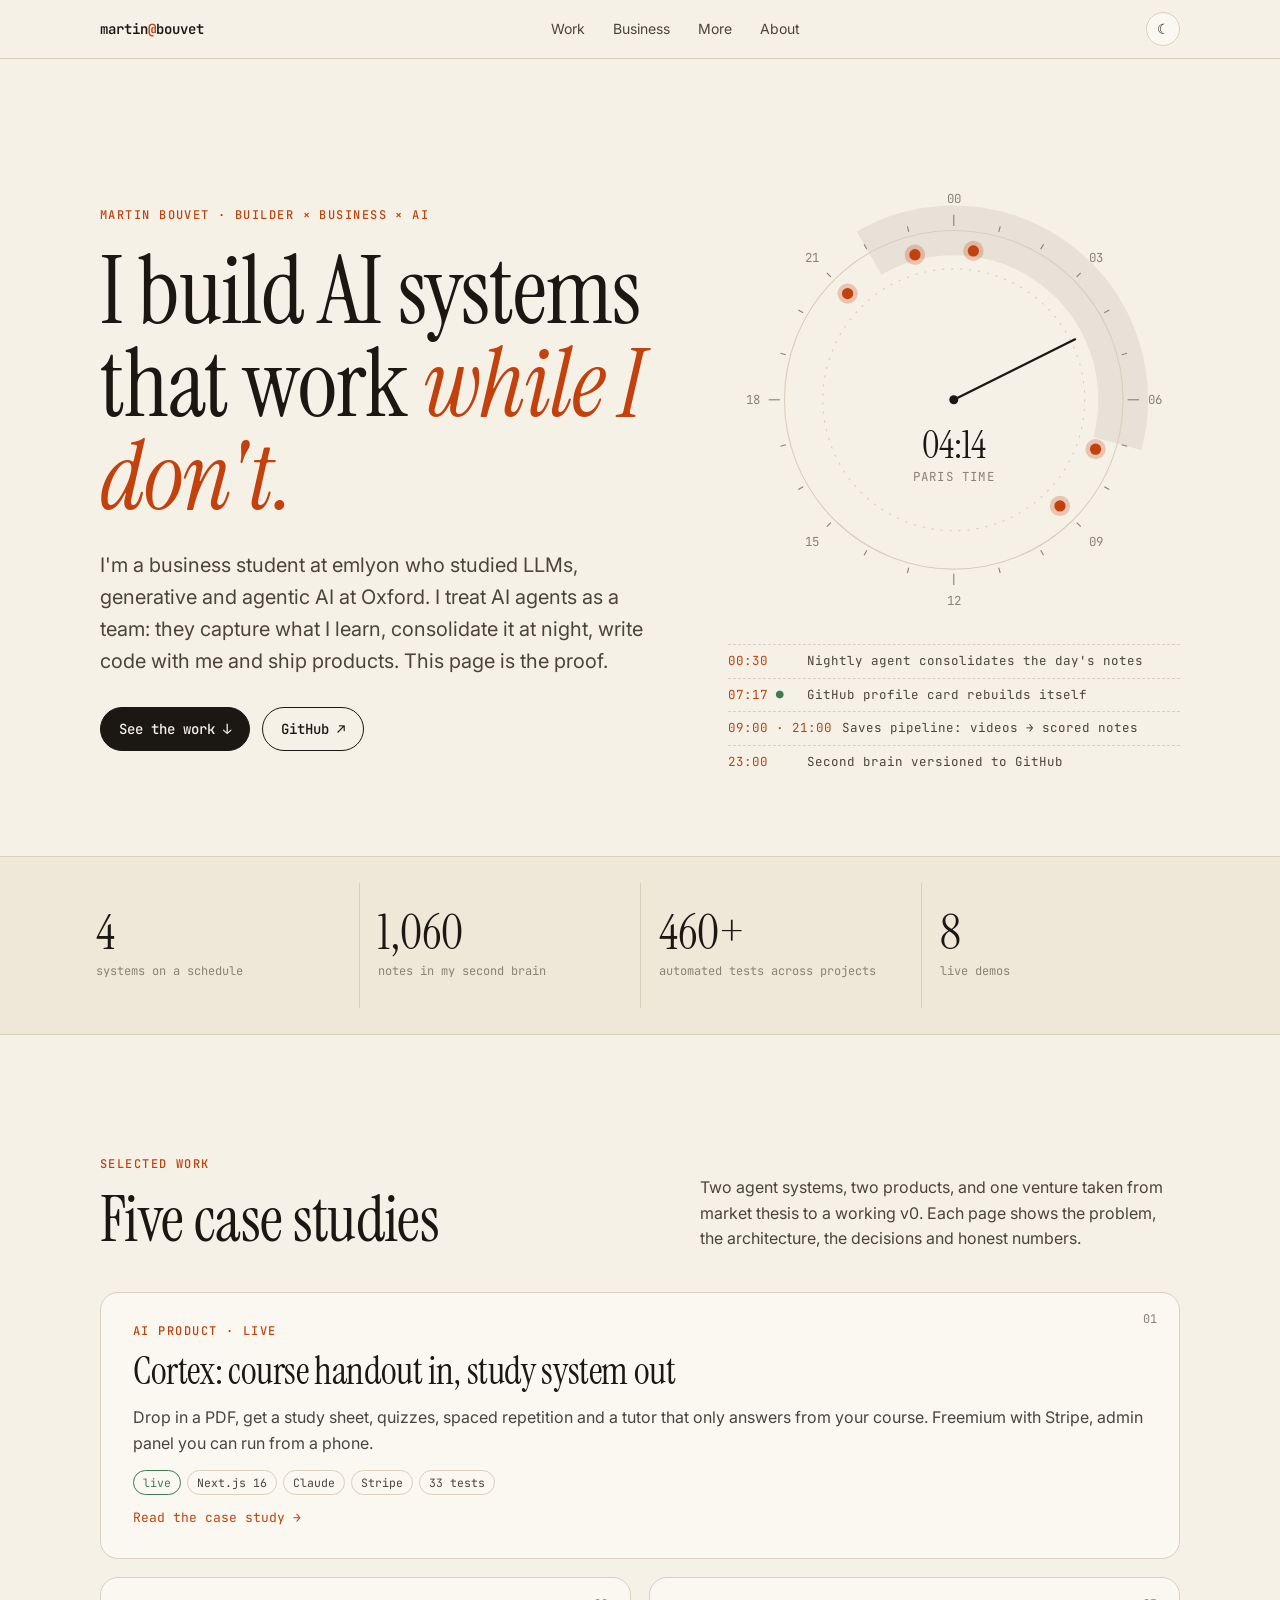
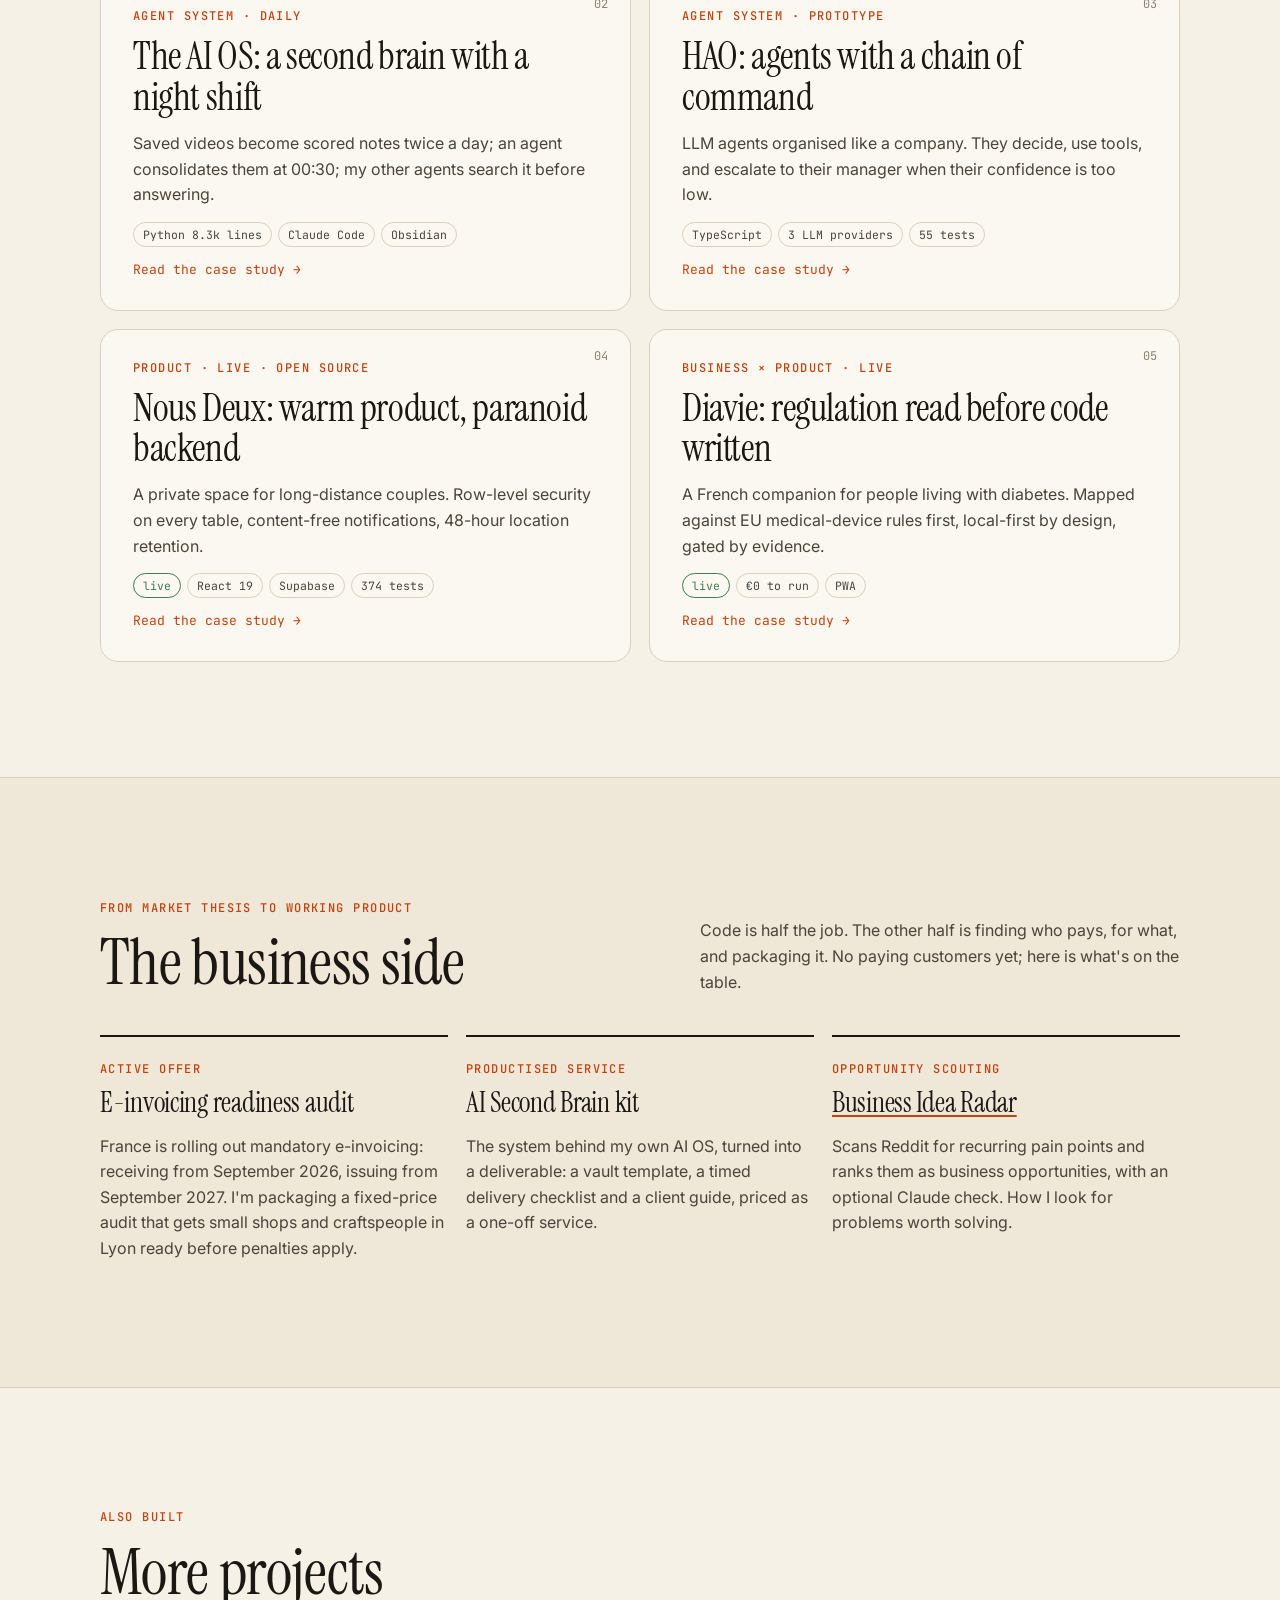
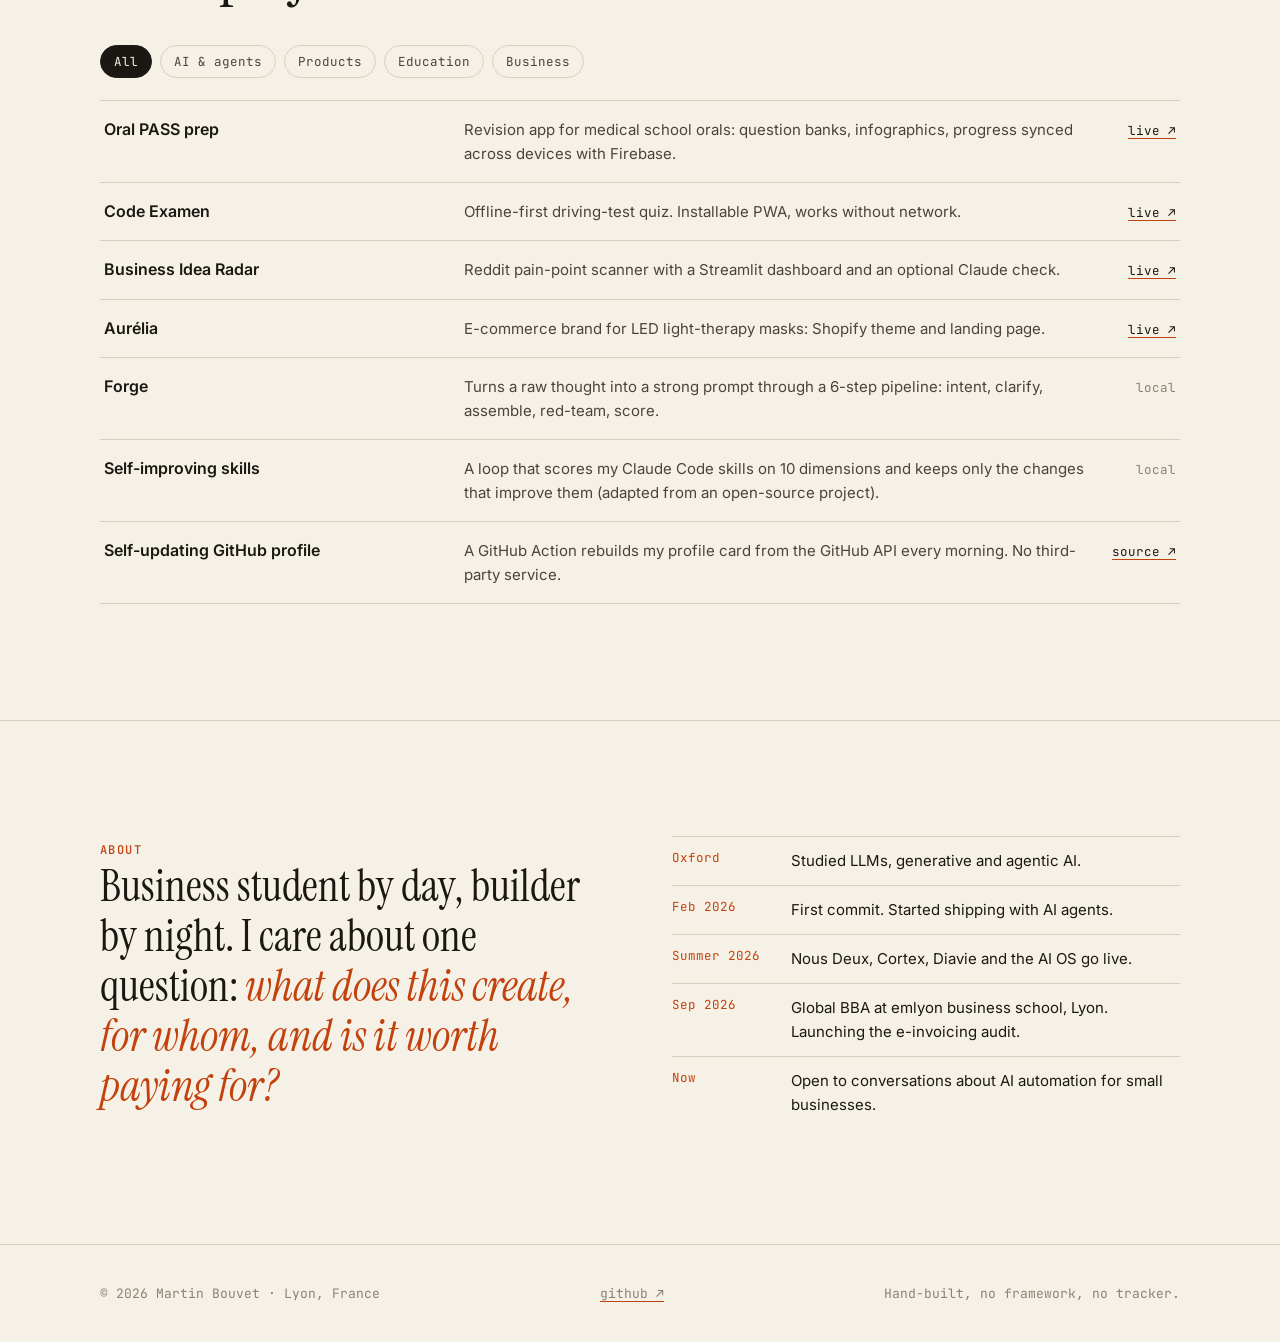
==== index.html @ 9af834e1 "feat: portfolio site with five case studies" ====
<!doctype html>
<html lang="en">
<head>
<meta charset="utf-8">
<meta name="viewport" content="width=device-width, initial-scale=1, viewport-fit=cover">
<title>Martin Bouvet — I build AI systems that work while I don't</title>
<meta name="description" content="Portfolio of Martin Bouvet, business student at emlyon who studied generative and agentic AI at Oxford. AI agents, a second brain that works overnight, and products shipped from market thesis to code.">
<meta property="og:title" content="Martin Bouvet — I build AI systems that work while I don't">
<meta property="og:description" content="AI agents, a second brain that works overnight, and products shipped from market thesis to code.">
<meta property="og:type" content="website">
<meta property="og:url" content="https://martinbouvet2000-tech.github.io/">
<link rel="preconnect" href="https://fonts.googleapis.com"><link rel="preconnect" href="https://fonts.gstatic.com" crossorigin>
<link href="https://fonts.googleapis.com/css2?family=Instrument+Serif:ital@0;1&family=Inter:wght@400;500;600&family=JetBrains+Mono:wght@400;500&display=swap" rel="stylesheet">
<link rel="stylesheet" href="assets/style.css">
<link rel="icon" href="assets/favicon.svg">
</head>
<body>
<nav class="nav"><div class="wrap">
  <a class="brand" href="./">martin<b>@</b>bouvet</a>
  <ul>
    <li><a href="#work">Work</a></li>
    <li class="hide-s"><a href="#business">Business</a></li>
    <li class="hide-s"><a href="#more">More</a></li>
    <li><a href="#about">About</a></li>
  </ul>
  <button class="theme-btn" aria-label="Toggle theme">☾</button>
</div></nav>

<header class="hero"><div class="wrap hero-grid">
  <div>
    <span class="kicker">Martin Bouvet · Builder × Business × AI</span>
    <h1>I build AI systems that work <em>while I don't.</em></h1>
    <p class="lede">I'm a business student at emlyon who studied LLMs, generative and agentic AI at Oxford. I treat AI agents as a team: they capture what I learn, consolidate it at night, write code with me and ship products. This page is the proof.</p>
    <div class="cta">
      <a class="btn primary" href="#work">See the work ↓</a>
      <a class="btn" href="https://github.com/martinbouvet2000-tech" target="_blank" rel="noopener">GitHub ↗</a>
    </div>
  </div>
  <div class="dial-box reveal">
    <svg class="dial" viewBox="0 0 400 400" role="img" aria-label="24-hour dial showing when my automated systems run, with the current Paris time"></svg>
    <ul class="legend" aria-label="Scheduled systems, Paris time"></ul>
  </div>
</div></header>

<script type="application/json" id="jobs">
[
  {"label": "Nightly agent consolidates the day's notes", "at": [0.5]},
  {"label": "GitHub profile card rebuilds itself", "at": [7.28]},
  {"label": "Saves pipeline: videos → scored notes", "at": [9, 21]},
  {"label": "Second brain versioned to GitHub", "at": [23]}
]
</script>

<div class="numbers"><div class="wrap">
  <div><b>4</b><span>systems on a schedule</span></div>
  <div><b>1,060</b><span>notes in my second brain</span></div>
  <div><b>460+</b><span>automated tests across projects</span></div>
  <div><b>8</b><span>live demos</span></div>
</div></div>

<section class="block" id="work"><div class="wrap">
  <div class="sec-head">
    <div><span class="kicker">Selected work</span><h2>Five case studies</h2></div>
    <p>Two agent systems, two products, and one venture taken from market thesis to a working v0. Each page shows the problem, the architecture, the decisions and honest numbers.</p>
  </div>
  <div class="cases">
    <a class="case wide reveal" href="work/cortex.html">
      <span class="num">01</span>
      <span class="kicker">AI product · live</span>
      <h3>Cortex: course handout in, study system out</h3>
      <p>Drop in a PDF, get a study sheet, quizzes, spaced repetition and a tutor that only answers from your course. Freemium with Stripe, admin panel you can run from a phone.</p>
      <div class="meta"><span class="tag live">live</span><span class="tag">Next.js 16</span><span class="tag">Claude</span><span class="tag">Stripe</span><span class="tag">33 tests</span></div>
      <span class="arrow">Read the case study →</span>
    </a>
    <a class="case reveal" href="work/ai-os.html">
      <span class="num">02</span>
      <span class="kicker">Agent system · daily</span>
      <h3>The AI OS: a second brain with a night shift</h3>
      <p>Saved videos become scored notes twice a day; an agent consolidates them at 00:30; my other agents search it before answering.</p>
      <div class="meta"><span class="tag">Python 8.3k lines</span><span class="tag">Claude Code</span><span class="tag">Obsidian</span></div>
      <span class="arrow">Read the case study →</span>
    </a>
    <a class="case reveal" href="work/hao.html">
      <span class="num">03</span>
      <span class="kicker">Agent system · prototype</span>
      <h3>HAO: agents with a chain of command</h3>
      <p>LLM agents organised like a company. They decide, use tools, and escalate to their manager when their confidence is too low.</p>
      <div class="meta"><span class="tag">TypeScript</span><span class="tag">3 LLM providers</span><span class="tag">55 tests</span></div>
      <span class="arrow">Read the case study →</span>
    </a>
    <a class="case reveal" href="work/nous-deux.html">
      <span class="num">04</span>
      <span class="kicker">Product · live · open source</span>
      <h3>Nous Deux: warm product, paranoid backend</h3>
      <p>A private space for long-distance couples. Row-level security on every table, content-free notifications, 48-hour location retention.</p>
      <div class="meta"><span class="tag live">live</span><span class="tag">React 19</span><span class="tag">Supabase</span><span class="tag">374 tests</span></div>
      <span class="arrow">Read the case study →</span>
    </a>
    <a class="case reveal" href="work/diavie.html">
      <span class="num">05</span>
      <span class="kicker">Business × product · live</span>
      <h3>Diavie: regulation read before code written</h3>
      <p>A French companion for people living with diabetes. Mapped against EU medical-device rules first, local-first by design, gated by evidence.</p>
      <div class="meta"><span class="tag live">live</span><span class="tag">€0 to run</span><span class="tag">PWA</span></div>
      <span class="arrow">Read the case study →</span>
    </a>
  </div>
</div></section>

<section class="block" id="business" style="background:var(--bg-2);border-block:1px solid var(--line)"><div class="wrap">
  <div class="sec-head">
    <div><span class="kicker">From market thesis to working product</span><h2>The business side</h2></div>
    <p>Code is half the job. The other half is finding who pays, for what, and packaging it. No paying customers yet; here is what's on the table.</p>
  </div>
  <div class="biz">
    <article class="reveal">
      <span class="kicker">Active offer</span>
      <h3>E-invoicing readiness audit</h3>
      <p>France is rolling out mandatory e-invoicing: receiving from September 2026, issuing from September 2027. I'm packaging a fixed-price audit that gets small shops and craftspeople in Lyon ready before penalties apply.</p>
    </article>
    <article class="reveal">
      <span class="kicker">Productised service</span>
      <h3>AI Second Brain kit</h3>
      <p>The system behind my own AI OS, turned into a deliverable: a vault template, a timed delivery checklist and a client guide, priced as a one-off service.</p>
    </article>
    <article class="reveal">
      <span class="kicker">Opportunity scouting</span>
      <h3><a href="https://github.com/martinbouvet2000-tech/business-idea-radar">Business Idea Radar</a></h3>
      <p>Scans Reddit for recurring pain points and ranks them as business opportunities, with an optional Claude check. How I look for problems worth solving.</p>
    </article>
  </div>
</div></section>

<section class="block" id="more"><div class="wrap">
  <div class="sec-head">
    <div><span class="kicker">Also built</span><h2>More projects</h2></div>
  </div>
  <div class="filters" role="group" aria-label="Filter projects">
    <button data-f="all" aria-pressed="true">All</button>
    <button data-f="agents" aria-pressed="false">AI &amp; agents</button>
    <button data-f="product" aria-pressed="false">Products</button>
    <button data-f="learning" aria-pressed="false">Education</button>
    <button data-f="business" aria-pressed="false">Business</button>
  </div>
  <ul class="other">
    <li data-cat="learning product"><b>Oral PASS prep</b><span>Revision app for medical school orals: question banks, infographics, progress synced across devices with Firebase.</span><a href="https://martinbouvet2000-tech.github.io/Citation/">live ↗</a></li>
    <li data-cat="learning product"><b>Code Examen</b><span>Offline-first driving-test quiz. Installable PWA, works without network.</span><a href="https://martinbouvet2000-tech.github.io/code-examen/">live ↗</a></li>
    <li data-cat="agents business"><b>Business Idea Radar</b><span>Reddit pain-point scanner with a Streamlit dashboard and an optional Claude check.</span><a href="https://martinbouvet2000-tech.github.io/business-idea-radar/">live ↗</a></li>
    <li data-cat="product business"><b>Aurélia</b><span>E-commerce brand for LED light-therapy masks: Shopify theme and landing page.</span><a href="https://martinbouvet2000-tech.github.io/aurelia-masque/">live ↗</a></li>
    <li data-cat="agents"><b>Forge</b><span>Turns a raw thought into a strong prompt through a 6-step pipeline: intent, clarify, assemble, red-team, score.</span><a class="mute">local</a></li>
    <li data-cat="agents"><b>Self-improving skills</b><span>A loop that scores my Claude Code skills on 10 dimensions and keeps only the changes that improve them (adapted from an open-source project).</span><a class="mute">local</a></li>
    <li data-cat="agents"><b>Self-updating GitHub profile</b><span>A GitHub Action rebuilds my profile card from the GitHub API every morning. No third-party service.</span><a href="https://github.com/martinbouvet2000-tech/martinbouvet2000-tech">source ↗</a></li>
  </ul>
</div></section>

<section class="block" id="about" style="border-top:1px solid var(--line)"><div class="wrap about">
  <div class="reveal">
    <span class="kicker">About</span>
    <p class="big">Business student by day, builder by night. I care about one question: <em>what does this create, for whom, and is it worth paying for?</em></p>
  </div>
  <ol class="timeline reveal">
    <li><time>Oxford</time><span>Studied LLMs, generative and agentic AI.</span></li>
    <li><time>Feb 2026</time><span>First commit. Started shipping with AI agents.</span></li>
    <li><time>Summer 2026</time><span>Nous Deux, Cortex, Diavie and the AI OS go live.</span></li>
    <li><time>Sep 2026</time><span>Global BBA at emlyon business school, Lyon. Launching the e-invoicing audit.</span></li>
    <li><time>Now</time><span>Open to conversations about AI automation for small businesses.</span></li>
  </ol>
</div></section>

<footer><div class="wrap">
  <span>© 2026 Martin Bouvet · Lyon, France</span>
  <span><a href="https://github.com/martinbouvet2000-tech">github ↗</a></span>
  <span>Hand-built, no framework, no tracker.</span>
</div></footer>
<script src="assets/main.js"></script>
</body>
</html>
---- assets/style.css ----
/* Martin Bouvet — portfolio. Editorial × terminal. No build step. */
:root {
  --bg: #f6f1e7;
  --bg-2: #efe7d8;
  --ink: #1b1813;
  --ink-2: #4a443a;
  --mute: #8a8274;
  --line: #d9cfbd;
  --accent: #c2410c;
  --accent-2: #ea7a2e;
  --ok: #3f7d4e;
  --card: #fbf8f2;
  --serif: "Instrument Serif", "Iowan Old Style", Georgia, serif;
  --sans: "Inter", -apple-system, "Segoe UI", Helvetica, Arial, sans-serif;
  --mono: "JetBrains Mono", ui-monospace, SFMono-Regular, Consolas, monospace;
  --max: 1160px;
  --gutter: clamp(18px, 4vw, 40px);
  color-scheme: light;
}
@media (prefers-color-scheme: dark) {
  :root:not([data-theme="light"]) {
    --bg: #100e0b; --bg-2: #17140f; --ink: #f1ebdf; --ink-2: #c4bcad; --mute: #857d6f;
    --line: #2c2720; --accent: #f0883e; --accent-2: #ffa657; --ok: #7ee787; --card: #16130f;
    color-scheme: dark;
  }
}
:root[data-theme="dark"] {
  --bg: #100e0b; --bg-2: #17140f; --ink: #f1ebdf; --ink-2: #c4bcad; --mute: #857d6f;
  --line: #2c2720; --accent: #f0883e; --accent-2: #ffa657; --ok: #7ee787; --card: #16130f;
  color-scheme: dark;
}

* { box-sizing: border-box; }
html { scroll-behavior: smooth; }
body {
  margin: 0; background: var(--bg); color: var(--ink);
  font: 16px/1.6 var(--sans); -webkit-font-smoothing: antialiased;
}
img, svg { max-width: 100%; display: block; }
a { color: inherit; text-decoration-color: var(--accent); text-underline-offset: 3px; }
a:hover { color: var(--accent); }
::selection { background: var(--accent); color: var(--bg); }
.wrap { max-width: var(--max); margin: 0 auto; padding-inline: var(--gutter); }
.mono { font-family: var(--mono); }
.kicker {
  font: 500 12px/1 var(--mono); letter-spacing: .12em; text-transform: uppercase; color: var(--accent);
}
.mute { color: var(--mute); }

/* nav */
.nav {
  position: sticky; top: env(safe-area-inset-top, 0px); z-index: 10;
  backdrop-filter: blur(10px); background: color-mix(in srgb, var(--bg) 82%, transparent);
  border-bottom: 1px solid var(--line);
}
.nav .wrap { display: flex; align-items: center; justify-content: space-between; height: 58px; gap: 16px; }
.brand { font: 600 14px var(--mono); text-decoration: none; }
.brand b { color: var(--accent); }
.nav ul { display: flex; gap: clamp(12px, 2.4vw, 28px); list-style: none; margin: 0; padding: 0; font-size: 14px; }
.nav ul a { text-decoration: none; color: var(--ink-2); }
.theme-btn {
  border: 1px solid var(--line); background: var(--card); color: var(--ink);
  border-radius: 999px; width: 34px; height: 34px; cursor: pointer; font: 14px var(--mono);
}
@media (max-width: 640px) { .nav ul li.hide-s { display: none; } }

/* hero */
.hero { padding-block: clamp(48px, 9vw, 120px) clamp(40px, 6vw, 80px); }
.hero-grid { display: grid; grid-template-columns: 1.25fr 1fr; gap: clamp(28px, 5vw, 64px); align-items: center; }
@media (max-width: 880px) { .hero-grid { grid-template-columns: 1fr; } }
h1, h2, h3 { font-family: var(--serif); font-weight: 400; letter-spacing: -.01em; margin: 0; }
.hero h1 { font-size: clamp(46px, 7.4vw, 104px); line-height: .98; margin-block: 18px 26px; }
.hero h1 em { color: var(--accent); }
.lede { font-size: clamp(17px, 1.6vw, 20px); color: var(--ink-2); max-width: 36em; }
.cta { display: flex; flex-wrap: wrap; gap: 12px; margin-top: 30px; }
.btn {
  display: inline-flex; align-items: center; gap: 8px; padding: 12px 18px; border-radius: 999px;
  font: 500 14px var(--mono); text-decoration: none; border: 1px solid var(--ink);
}
.btn.primary { background: var(--ink); color: var(--bg); }
.btn.primary:hover { background: var(--accent); border-color: var(--accent); color: #fff; }

/* dial */
.dial-box { position: relative; }
.dial { width: 100%; max-width: 460px; margin-inline: auto; }
.dial .ring { fill: none; stroke: var(--line); }
.dial .night { fill: none; stroke: var(--ink); opacity: .07; }
.dial .tick { stroke: var(--mute); }
.dial .hour { font: 11px var(--mono); fill: var(--mute); }
.dial .job { fill: var(--accent); }
.dial .job-arc { fill: none; stroke: var(--accent); stroke-linecap: round; }
.dial .hand { stroke: var(--ink); stroke-width: 2; stroke-linecap: round; }
.dial .center { font: 400 34px var(--serif); fill: var(--ink); }
.dial .center-sub { font: 11px var(--mono); fill: var(--mute); letter-spacing: .1em; }
.dial .pulse { fill: var(--accent); opacity: .25; transform-box: fill-box; transform-origin: center; animation: pulse 2.4s ease-out infinite; }
@keyframes pulse { from { transform: scale(1); opacity: .35; } to { transform: scale(3); opacity: 0; } }
.legend { list-style: none; padding: 0; margin: 18px auto 0; max-width: 460px; font: 12.5px/1.5 var(--mono); color: var(--ink-2); }
.legend li { display: flex; gap: 10px; padding: 7px 0; border-top: 1px dashed var(--line); }
.legend time { color: var(--accent); min-width: 5.5em; }
.legend li.live time::after { content: " ●"; color: var(--ok); }

/* numbers */
.numbers { border-block: 1px solid var(--line); background: var(--bg-2); }
.numbers .wrap { display: grid; grid-template-columns: repeat(4, 1fr); }
.numbers div { padding: 26px 18px; border-left: 1px solid var(--line); }
.numbers div:first-child { border-left: 0; }
.numbers b { display: block; font: 400 clamp(34px, 4vw, 48px)/1 var(--serif); }
.numbers span { font: 12px var(--mono); color: var(--mute); }
@media (max-width: 720px) {
  .numbers .wrap { grid-template-columns: repeat(2, 1fr); }
  .numbers div:nth-child(3) { border-left: 0; }
  .numbers div:nth-child(n+3) { border-top: 1px solid var(--line); }
}

/* sections */
section.block { padding-block: clamp(64px, 9vw, 120px); }
.sec-head { display: flex; flex-wrap: wrap; align-items: end; justify-content: space-between; gap: 18px; margin-bottom: 40px; }
.sec-head h2 { font-size: clamp(36px, 5vw, 64px); line-height: 1; margin-top: 12px; }
.sec-head p { max-width: 30em; color: var(--ink-2); margin: 0; }

/* case cards */
.cases { display: grid; grid-template-columns: repeat(6, 1fr); gap: 18px; }
.case {
  grid-column: span 3; position: relative; display: flex; flex-direction: column; gap: 14px;
  padding: clamp(22px, 3vw, 32px); background: var(--card); border: 1px solid var(--line);
  border-radius: 18px; text-decoration: none; overflow: hidden;
  transition: transform .25s ease, border-color .25s ease;
}
.case:hover { transform: translateY(-3px); border-color: var(--accent); color: inherit; }
.case.wide { grid-column: span 6; }
.case.third { grid-column: span 2; }
@media (max-width: 880px) { .case, .case.third { grid-column: span 6; } }
.case h3 { font-size: clamp(28px, 3vw, 40px); line-height: 1.05; }
.case p { margin: 0; color: var(--ink-2); }
.case .meta { display: flex; flex-wrap: wrap; gap: 6px; margin-top: auto; }
.tag { font: 11.5px var(--mono); padding: 4px 9px; border-radius: 999px; border: 1px solid var(--line); color: var(--ink-2); }
.tag.live { border-color: var(--ok); color: var(--ok); }
.case .num { position: absolute; right: 22px; top: 18px; font: 12px var(--mono); color: var(--mute); }
.case .arrow { font: 13px var(--mono); color: var(--accent); }
.case-art { height: 150px; border-radius: 12px; background: var(--bg-2); border: 1px solid var(--line); overflow: hidden; }
.case-art svg { width: 100%; height: 100%; }

/* business strip */
.biz { display: grid; grid-template-columns: repeat(3, 1fr); gap: 18px; }
@media (max-width: 880px) { .biz { grid-template-columns: 1fr; } }
.biz article { border-top: 2px solid var(--ink); padding-top: 18px; }
.biz h3 { font-size: 28px; margin-bottom: 8px; }
.biz p { color: var(--ink-2); margin: 0 0 10px; }

/* other work */
.filters { display: flex; flex-wrap: wrap; gap: 8px; margin-bottom: 22px; }
.filters button {
  font: 12.5px var(--mono); padding: 7px 13px; border-radius: 999px; cursor: pointer;
  border: 1px solid var(--line); background: transparent; color: var(--ink-2);
}
.filters button[aria-pressed="true"] { background: var(--ink); color: var(--bg); border-color: var(--ink); }
.other { list-style: none; margin: 0; padding: 0; border-top: 1px solid var(--line); }
.other li { display: grid; grid-template-columns: 1.1fr 2fr auto; gap: 18px; padding: 16px 4px; border-bottom: 1px solid var(--line); align-items: baseline; }
.other li b { font-weight: 600; }
.other li span { color: var(--ink-2); font-size: 15px; }
.other li a { font: 12.5px var(--mono); white-space: nowrap; }
@media (max-width: 720px) { .other li { grid-template-columns: 1fr; gap: 4px; } }

/* about */
.about { display: grid; grid-template-columns: 1fr 1fr; gap: clamp(28px, 5vw, 64px); }
@media (max-width: 880px) { .about { grid-template-columns: 1fr; } }
.about .big { font: 400 clamp(28px, 3.4vw, 44px)/1.15 var(--serif); margin: 0; }
.about .big em { color: var(--accent); }
.timeline { list-style: none; margin: 0; padding: 0; font-size: 15px; }
.timeline li { display: grid; grid-template-columns: 7em 1fr; gap: 14px; padding: 12px 0; border-top: 1px solid var(--line); }
.timeline time { font: 12.5px var(--mono); color: var(--accent); }

footer { border-top: 1px solid var(--line); padding-block: 40px; font: 13px var(--mono); color: var(--mute); }
footer .wrap { display: flex; flex-wrap: wrap; justify-content: space-between; gap: 12px; }

/* case study pages */
.cs-hero { padding-block: clamp(48px, 8vw, 100px) 40px; border-bottom: 1px solid var(--line); }
.cs-hero h1 { font-size: clamp(44px, 7vw, 92px); line-height: 1; margin-block: 14px 20px; }
.cs-facts { display: grid; grid-template-columns: repeat(4, 1fr); gap: 0; margin-top: 36px; border-top: 1px solid var(--line); }
.cs-facts div { padding: 16px 16px 0 0; }
.cs-facts dt { font: 11.5px var(--mono); color: var(--mute); text-transform: uppercase; letter-spacing: .1em; }
.cs-facts dd { margin: 6px 0 0; font-size: 15px; }
@media (max-width: 720px) { .cs-facts { grid-template-columns: repeat(2, 1fr); } }
.cs-body { display: grid; grid-template-columns: 220px 1fr; gap: clamp(24px, 5vw, 72px); padding-block: 56px 96px; }
@media (max-width: 880px) { .cs-body { grid-template-columns: 1fr; } .cs-toc { display: none; } }
.cs-toc { position: sticky; top: 90px; align-self: start; font: 13px/2 var(--mono); }
.cs-toc a { text-decoration: none; color: var(--mute); display: block; }
.cs-toc a:hover { color: var(--accent); }
.prose { max-width: 42em; }
.prose h2 { font-size: clamp(30px, 3.6vw, 44px); margin: 56px 0 14px; }
.prose h2:first-child { margin-top: 0; }
.prose p, .prose li { color: var(--ink-2); font-size: 17px; }
.prose strong { color: var(--ink); }
.prose ul { padding-left: 1.2em; }
.diagram { margin: 26px 0; padding: 18px; border: 1px solid var(--line); border-radius: 14px; background: var(--card); overflow-x: auto; }
.diagram svg { min-width: 560px; }
.diagram .box { fill: var(--bg-2); stroke: var(--line); }
.diagram .box.hot { stroke: var(--accent); }
.diagram text { font: 12px var(--mono); fill: var(--ink); }
.diagram .sub { fill: var(--mute); font-size: 10.5px; }
.diagram .edge { stroke: var(--accent); fill: none; stroke-width: 1.5; marker-end: url(#arr); }
.diagram marker path { fill: var(--accent); }
.callout { border-left: 3px solid var(--accent); padding: 4px 0 4px 18px; margin: 26px 0; font: 400 24px/1.35 var(--serif); color: var(--ink); }
.signals { display: grid; grid-template-columns: repeat(3, 1fr); gap: 12px; margin: 22px 0; }
.signals div { background: var(--card); border: 1px solid var(--line); border-radius: 12px; padding: 16px; }
.signals b { display: block; font: 400 34px/1 var(--serif); color: var(--accent); }
.signals span { font: 12px var(--mono); color: var(--mute); }
@media (max-width: 720px) { .signals { grid-template-columns: 1fr 1fr; } }
.next-cs { display: flex; justify-content: space-between; gap: 16px; border-top: 1px solid var(--line); padding-block: 32px; font: 14px var(--mono); }

/* reveal */
.js .reveal { opacity: 0; transform: translateY(14px); transition: opacity .7s ease, transform .7s ease; }
.js .reveal.in { opacity: 1; transform: none; }
@media (prefers-reduced-motion: reduce) {
  .js .reveal { opacity: 1; transform: none; transition: none; }
  .dial .pulse { animation: none; }
  html { scroll-behavior: auto; }
}

/* fixes: grid children may shrink; legend wraps; callout beats .prose p */
.hero-grid > *, .about > *, .cs-body > * { min-width: 0; }
.hero h1 { overflow-wrap: break-word; }
.legend li span { min-width: 0; overflow-wrap: anywhere; }
.prose .callout { font: 400 clamp(22px, 2.4vw, 28px)/1.3 var(--serif); color: var(--ink); }
.other li { grid-template-columns: minmax(0, 1.1fr) minmax(0, 2fr) 4.5em; }
.other li a { text-align: right; }
@media (max-width: 720px) { .other li { grid-template-columns: 1fr; } .other li a { text-align: left; } }
@media (max-width: 480px) { .nav ul { gap: 14px; } .legend time { min-width: 4.6em; } }
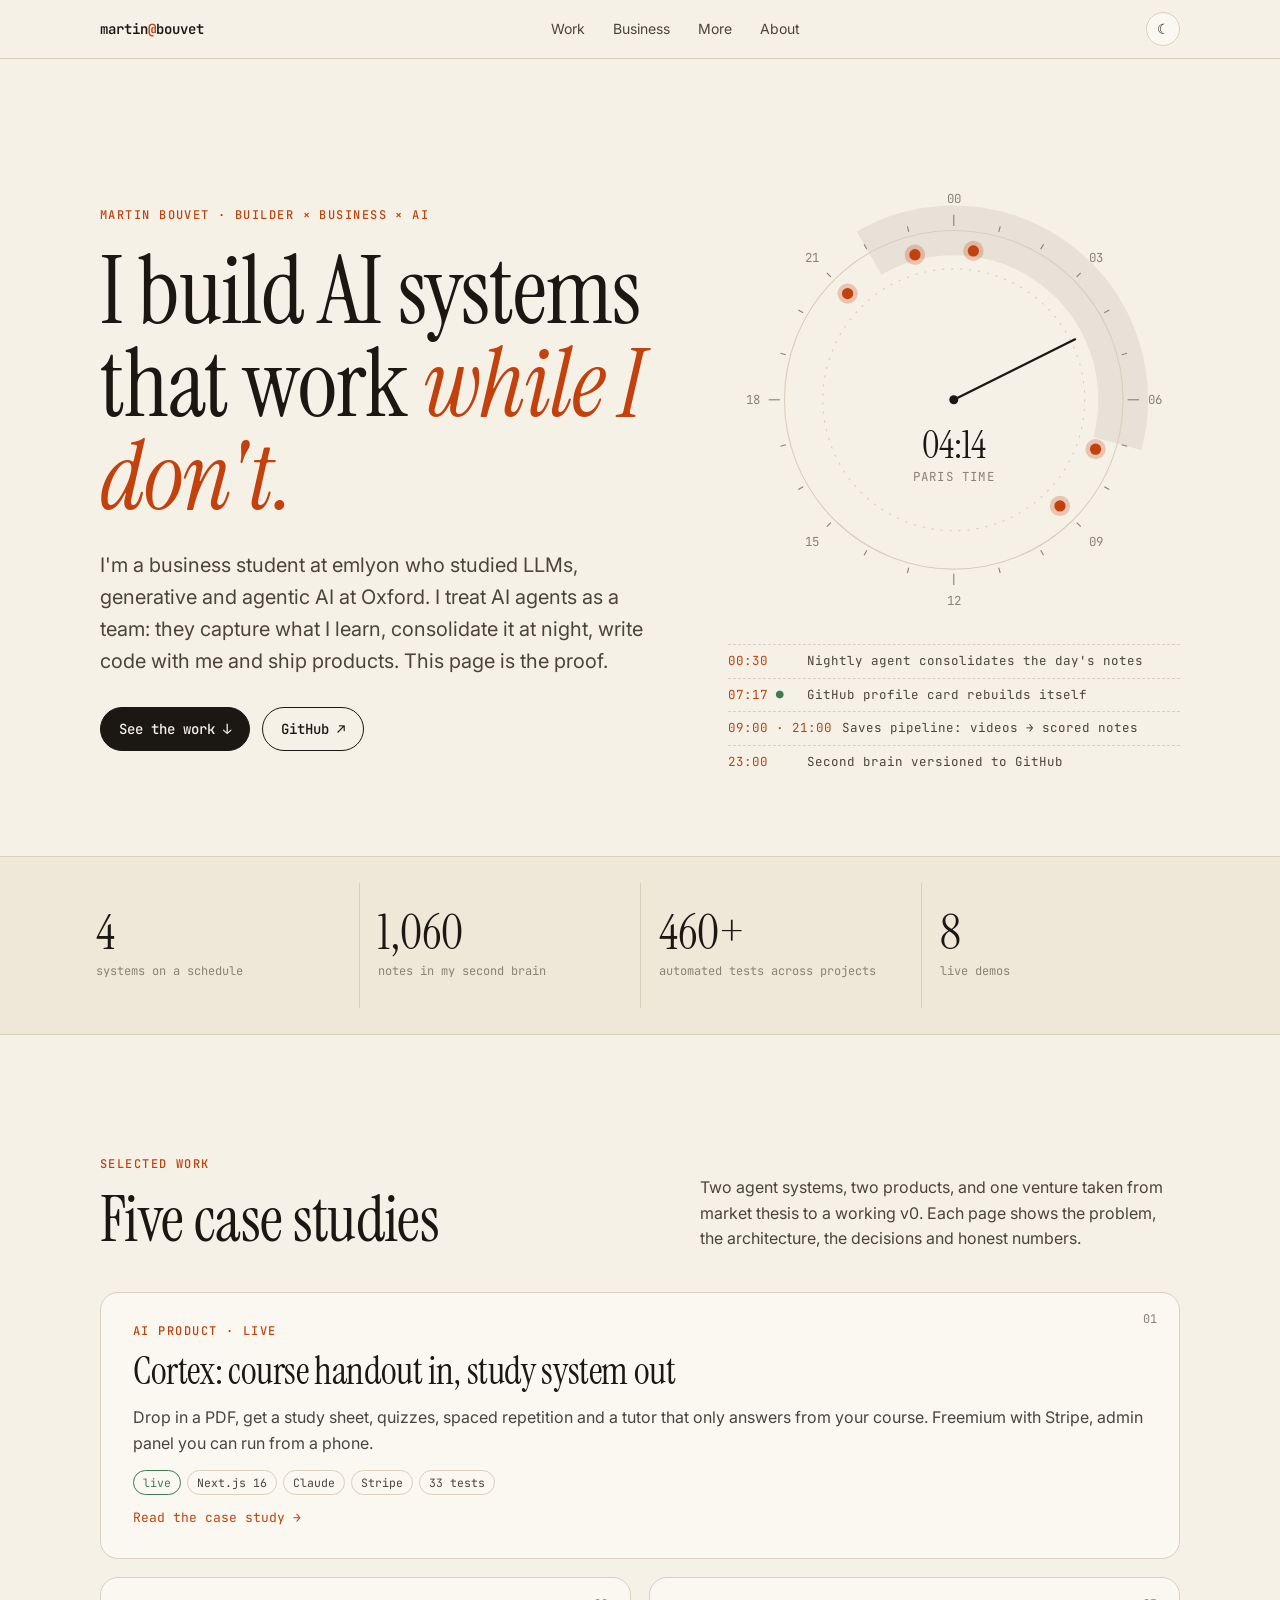
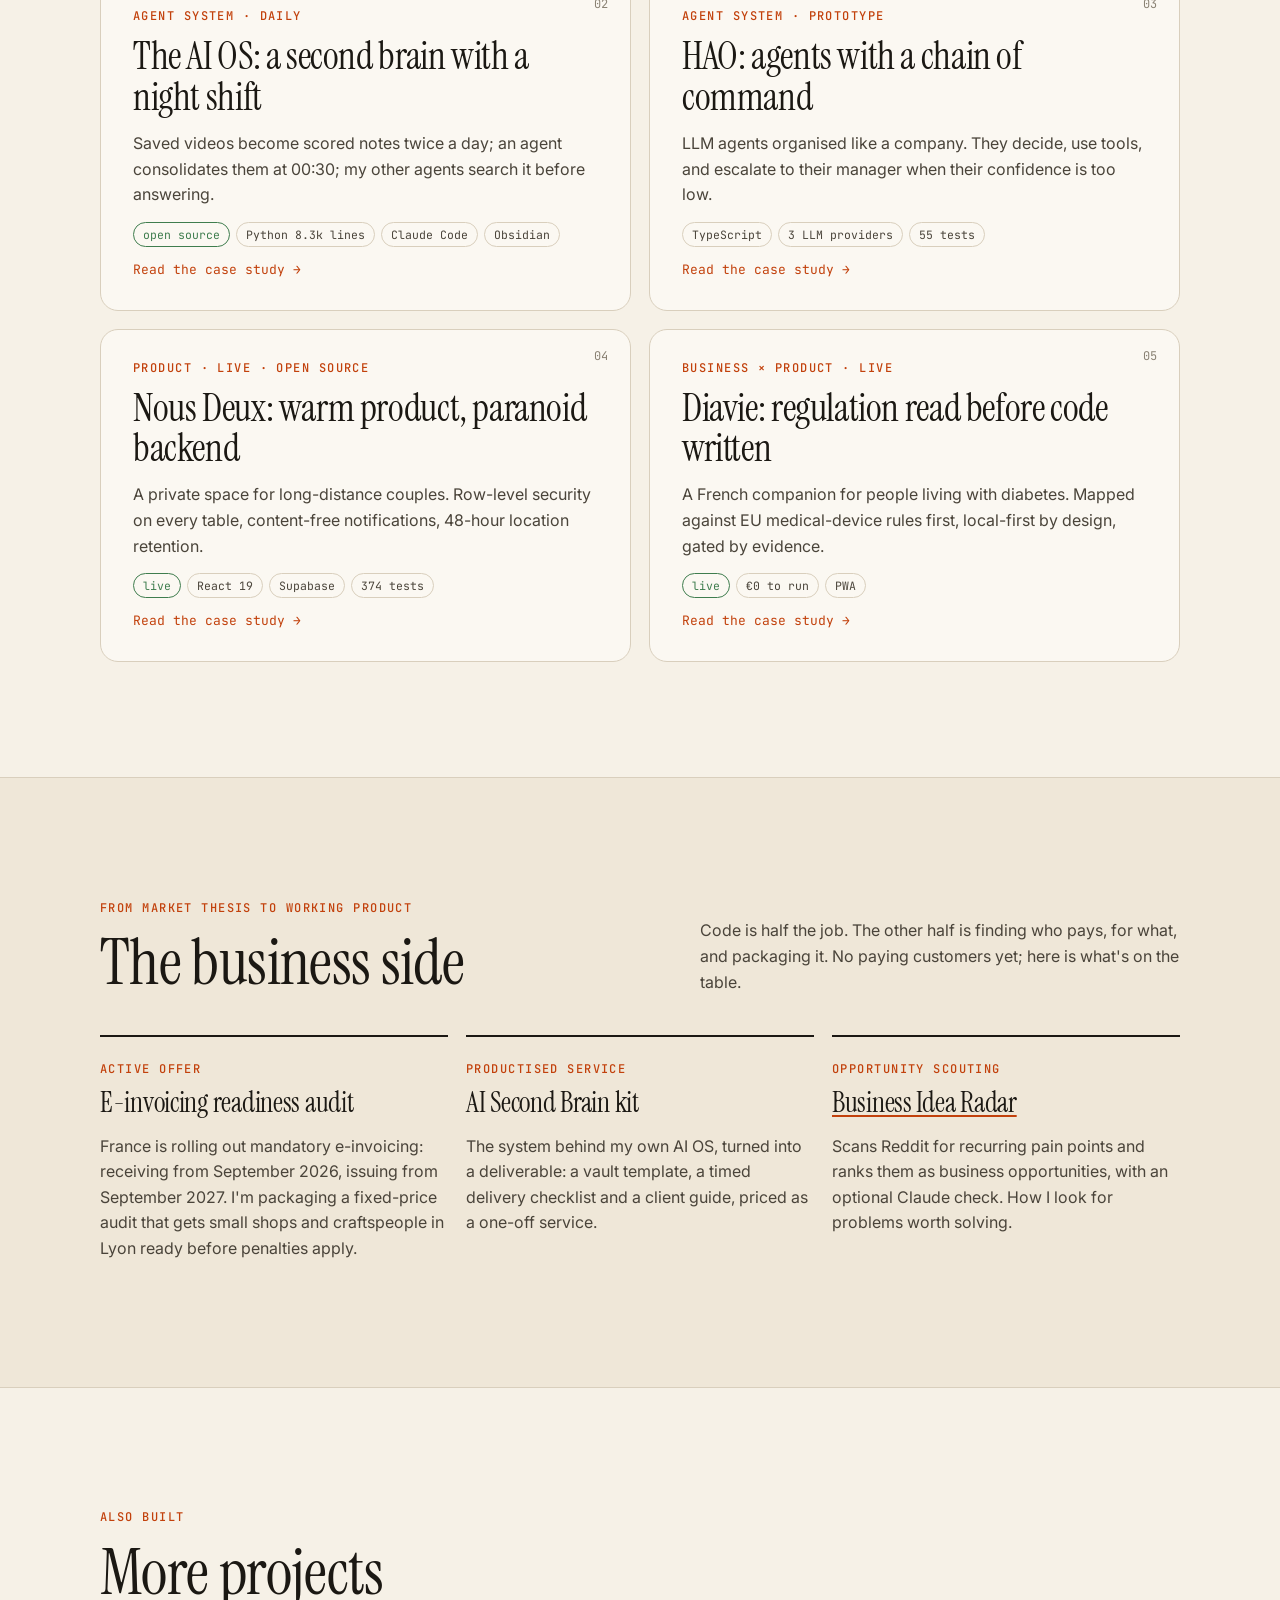
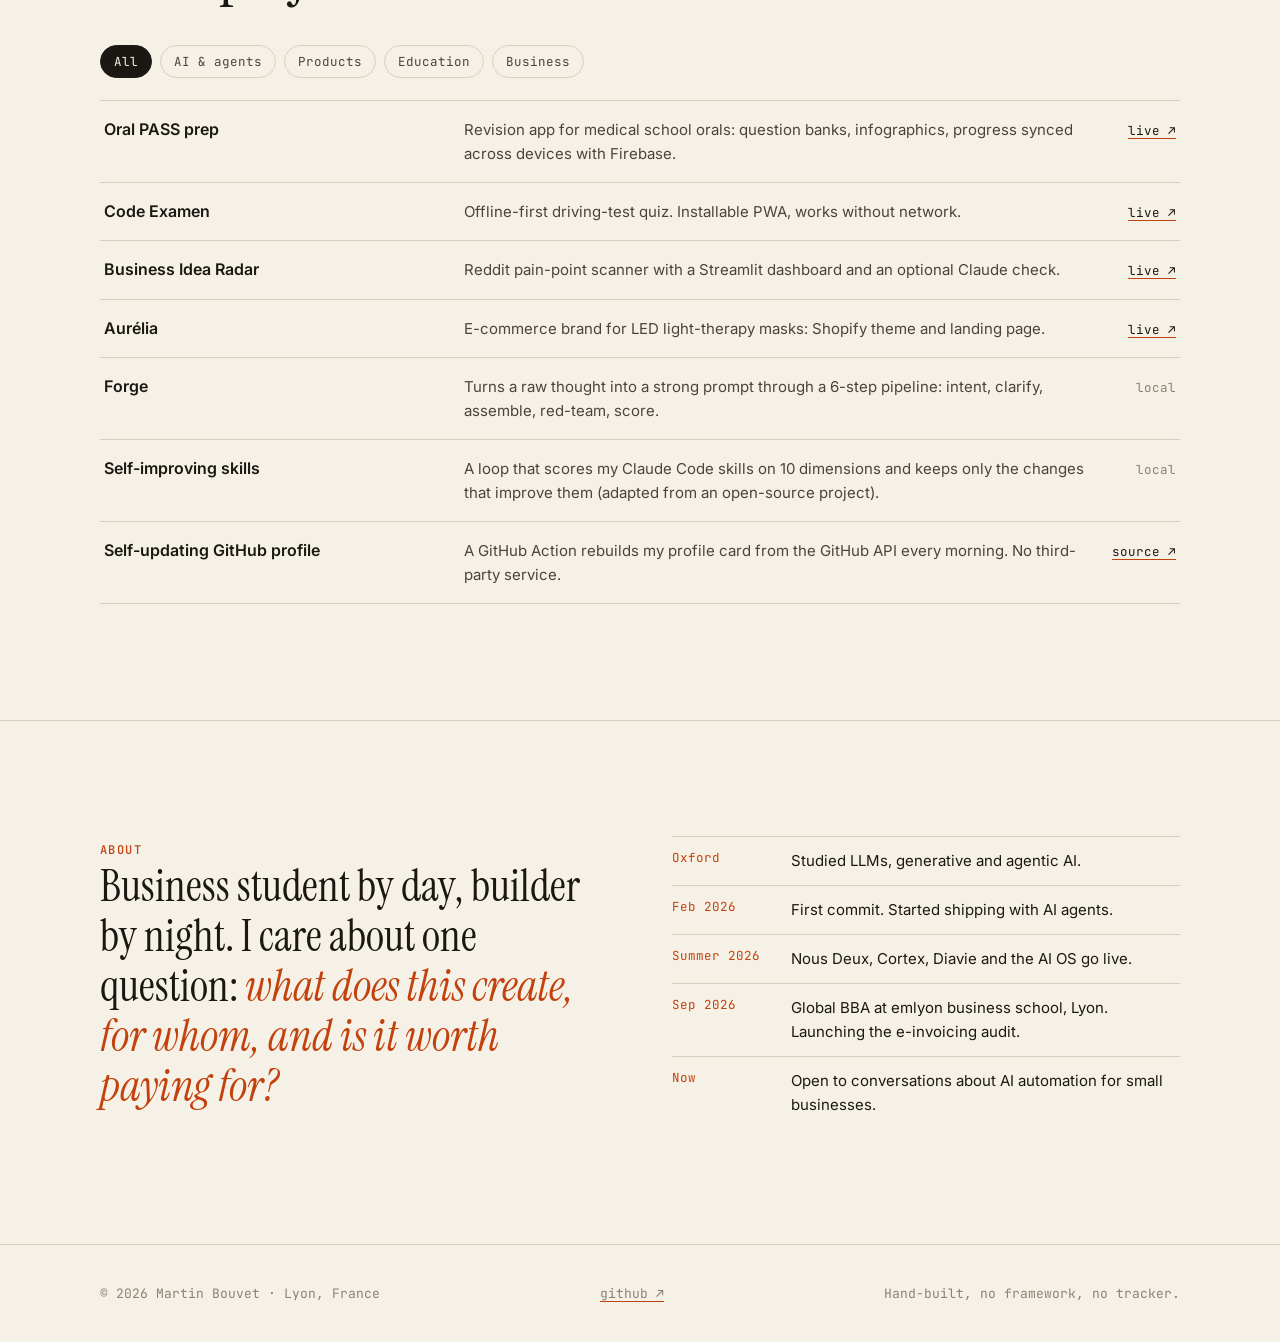
==== commit 54223cb3: "feat: link nightshift open-source core from the AI OS case study" ====
--- a/index.html
+++ b/index.html
@@ -77,7 +77,7 @@
       <span class="kicker">Agent system · daily</span>
       <h3>The AI OS: a second brain with a night shift</h3>
       <p>Saved videos become scored notes twice a day; an agent consolidates them at 00:30; my other agents search it before answering.</p>
-      <div class="meta"><span class="tag">Python 8.3k lines</span><span class="tag">Claude Code</span><span class="tag">Obsidian</span></div>
+      <div class="meta"><span class="tag live">open source</span><span class="tag">Python 8.3k lines</span><span class="tag">Claude Code</span><span class="tag">Obsidian</span></div>
       <span class="arrow">Read the case study →</span>
     </a>
     <a class="case reveal" href="work/hao.html">
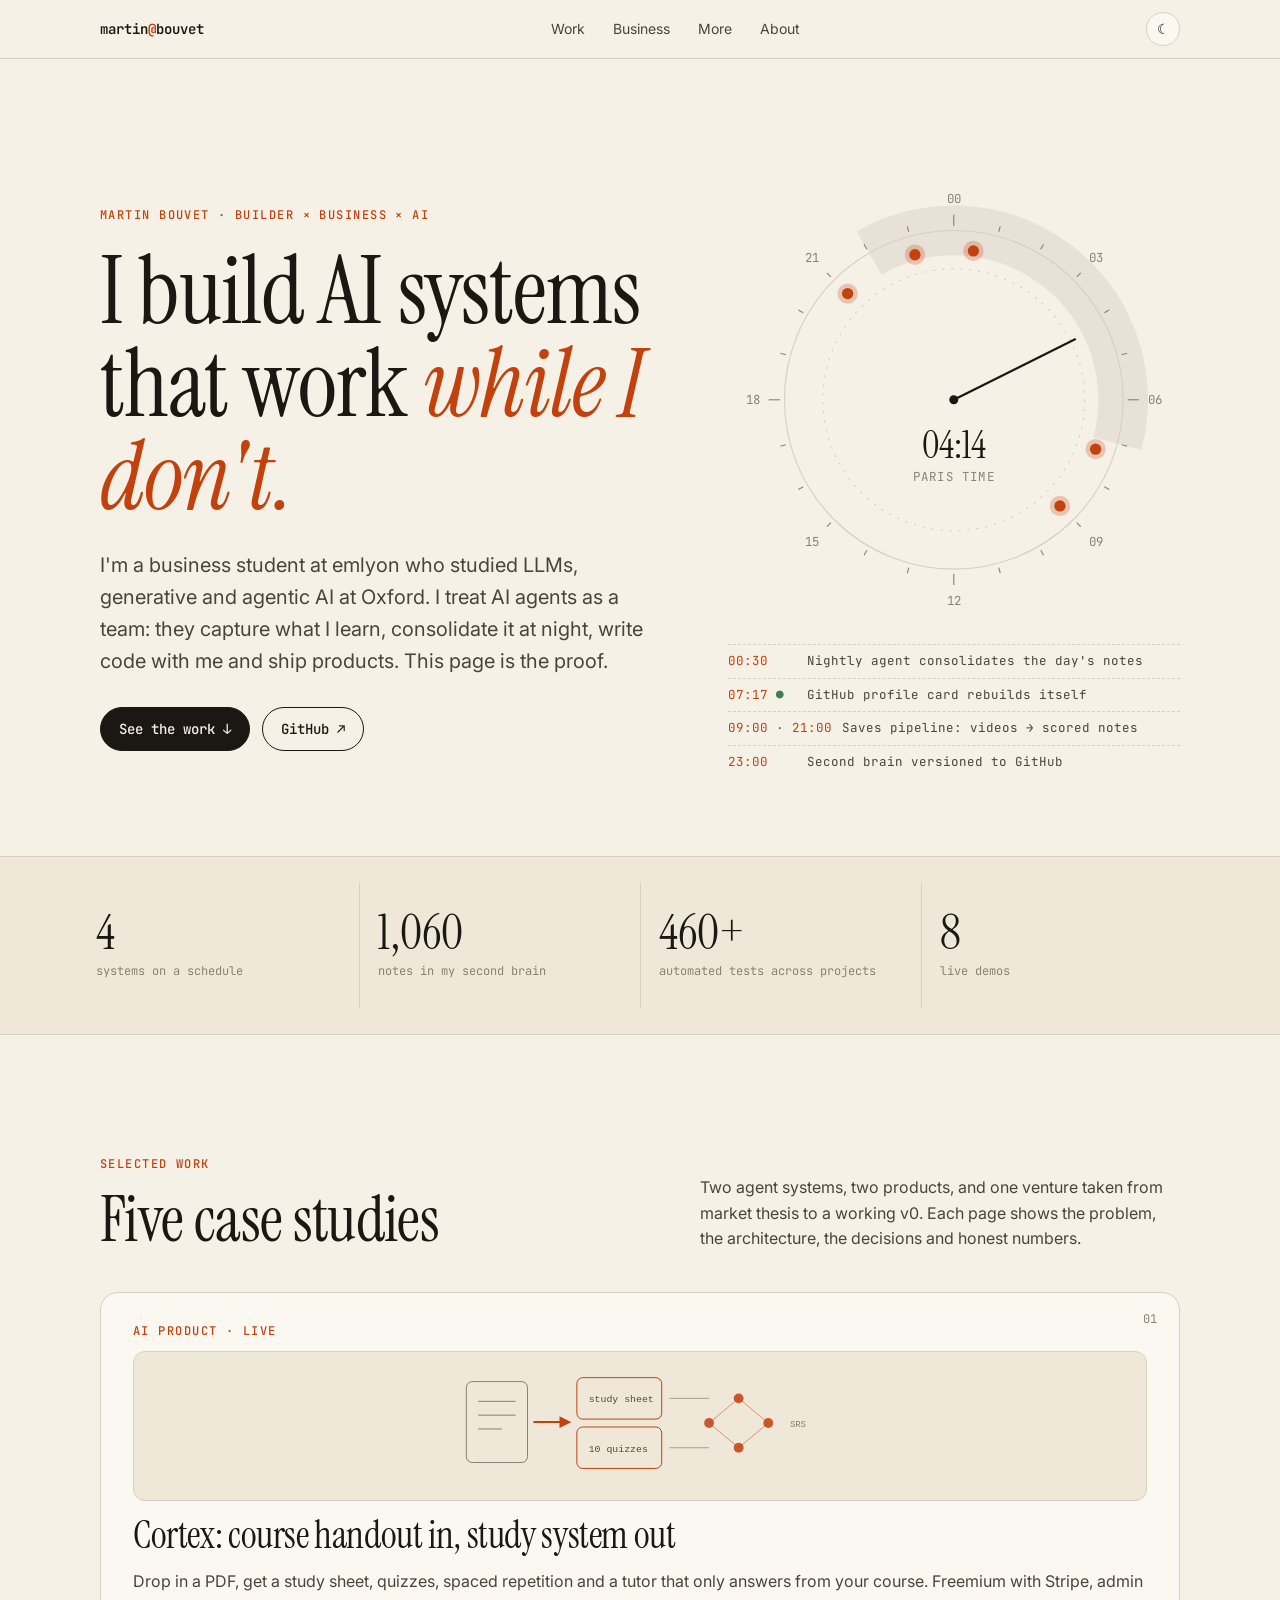
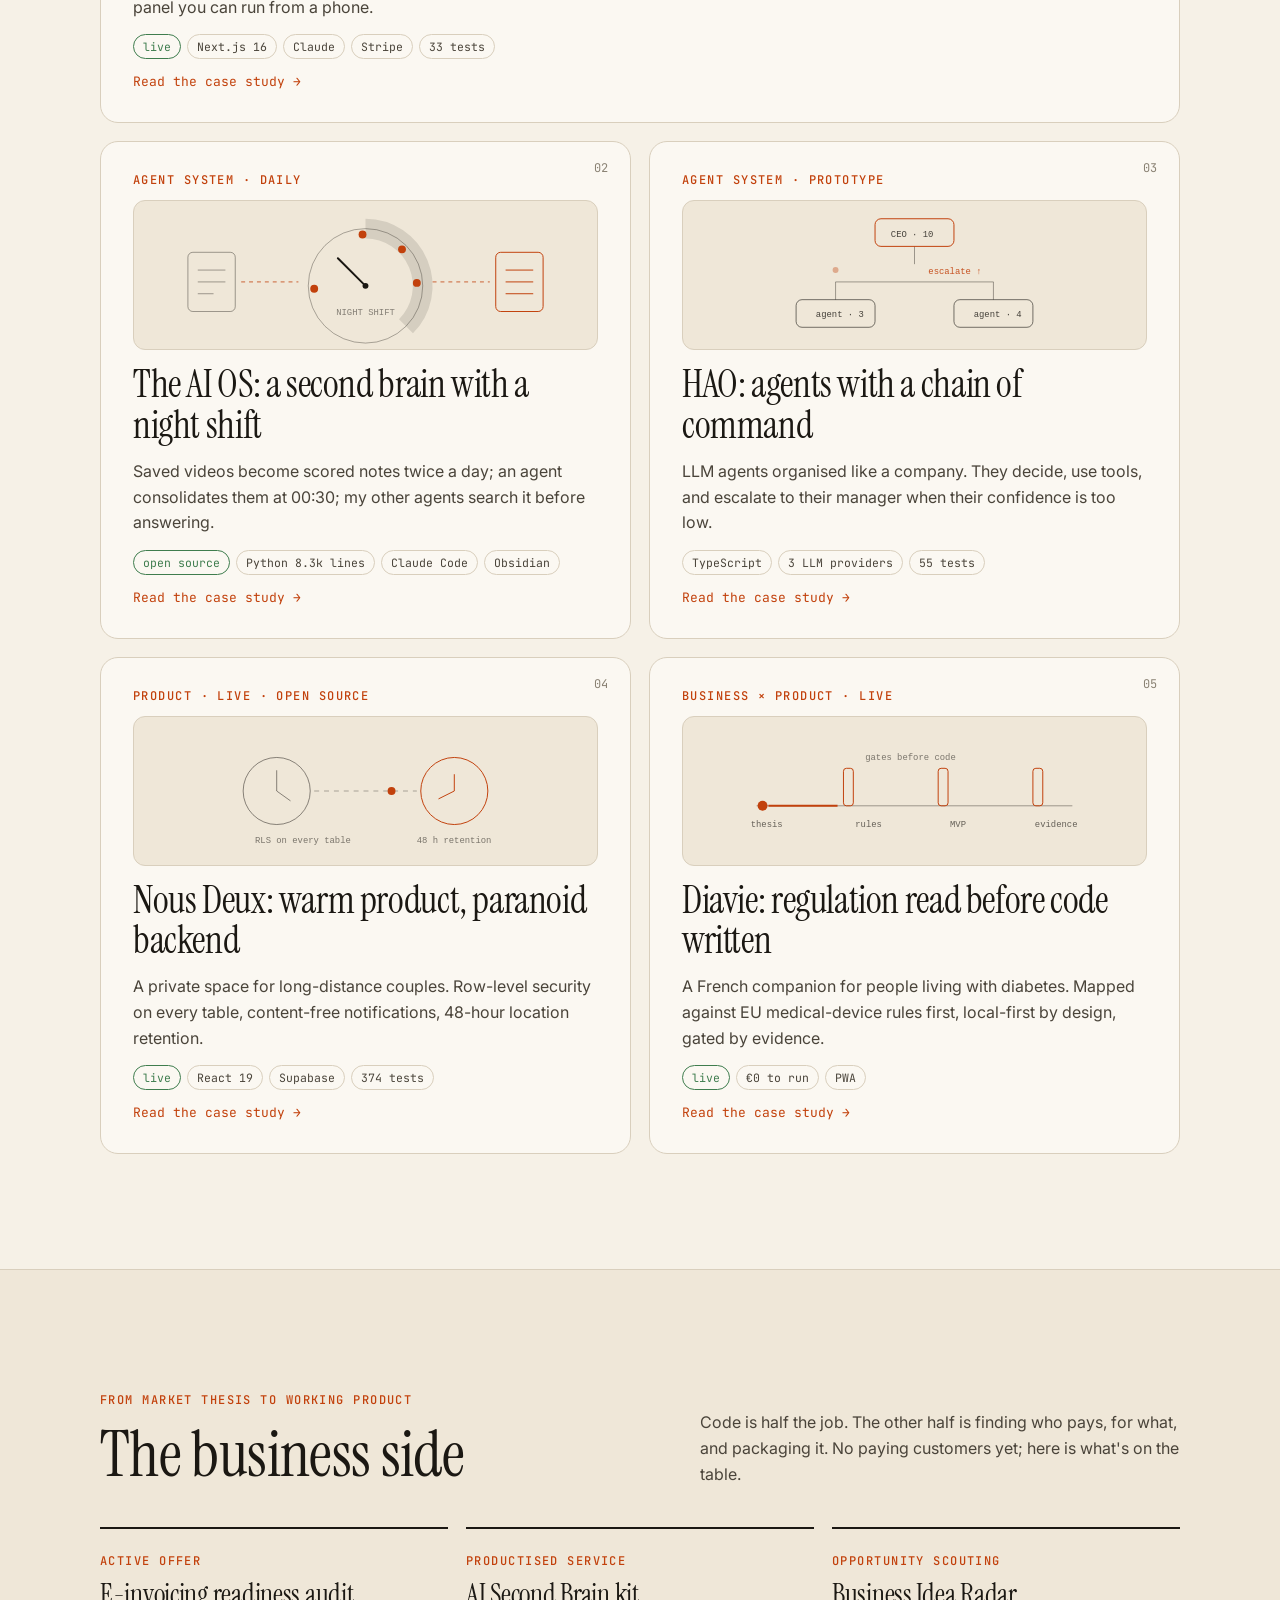
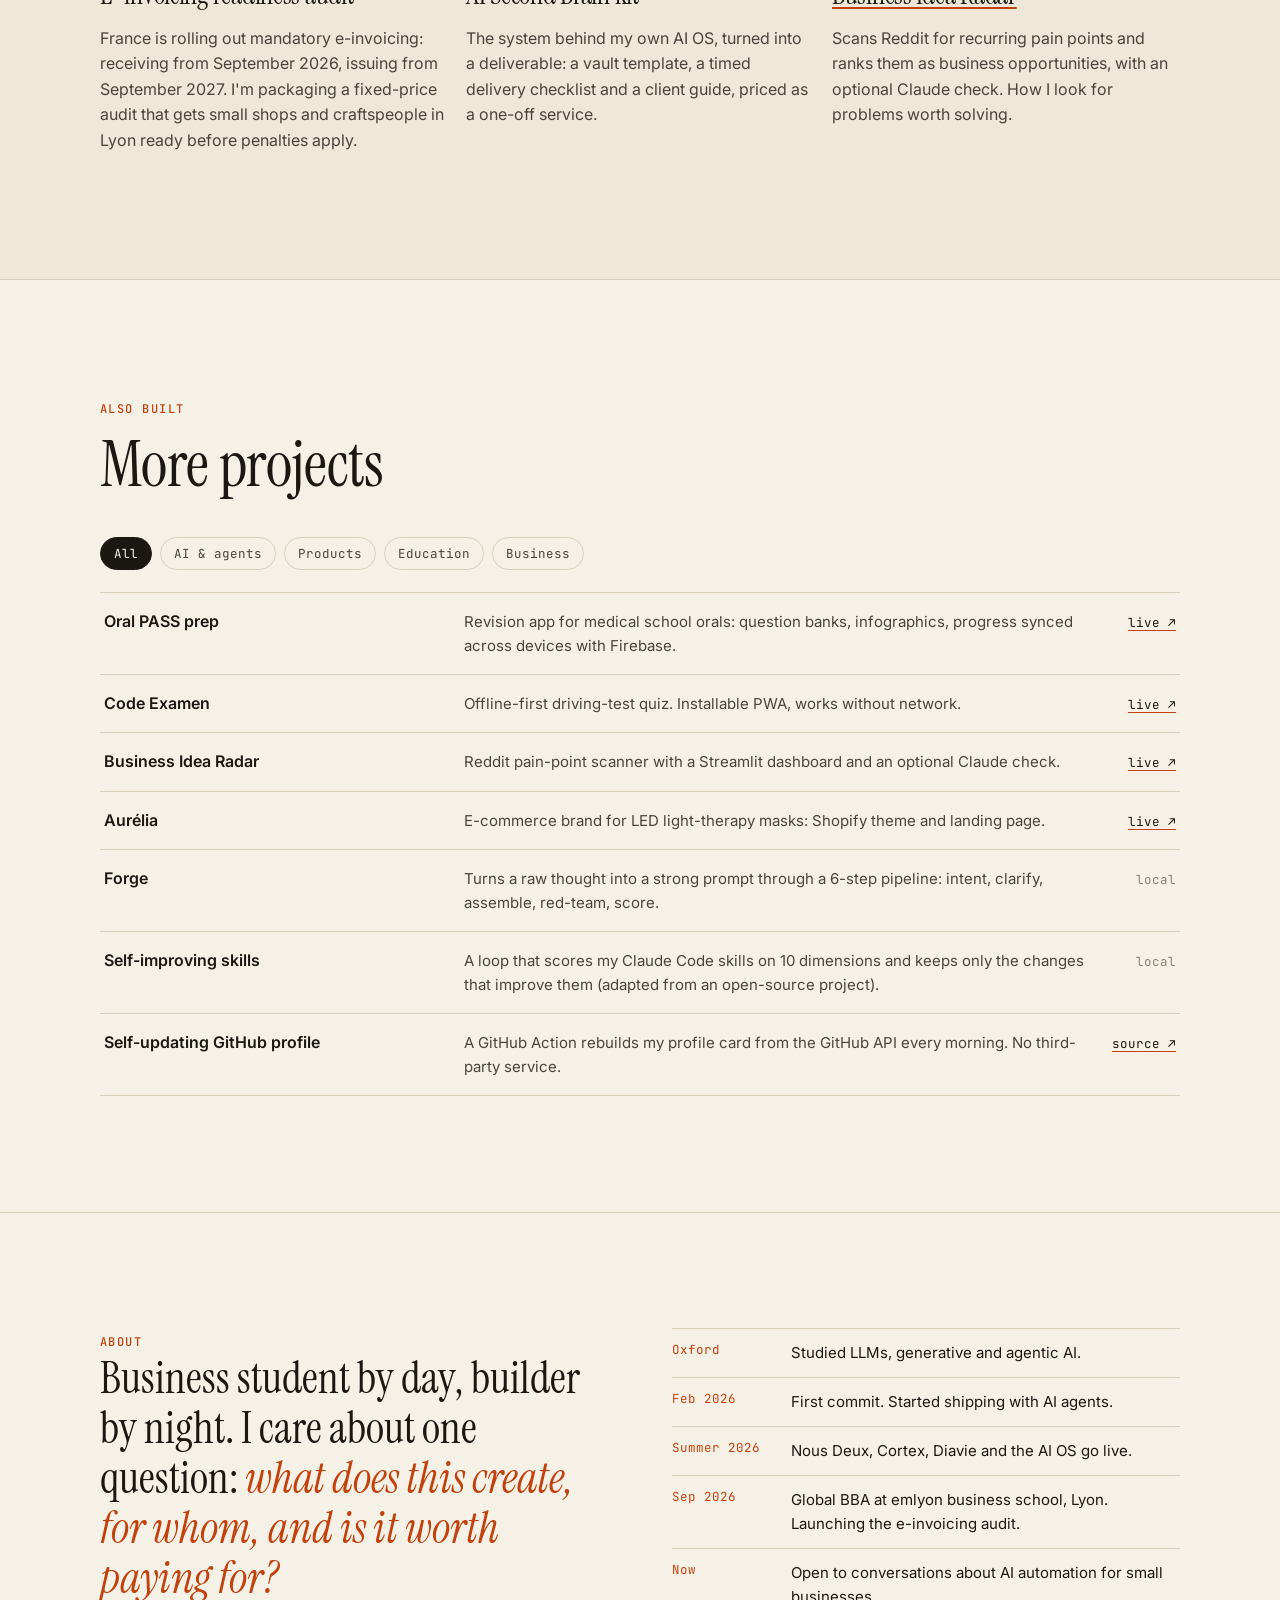
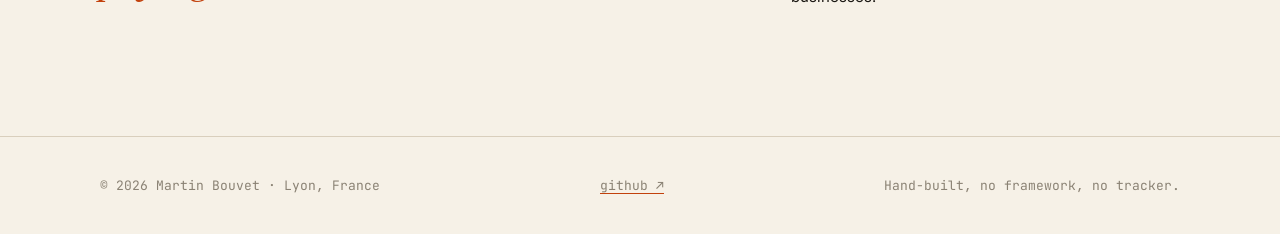
==== commit fd2baf90: "feat: social share image, case-card artwork, reading progress" ====
--- a/index.html
+++ b/index.html
@@ -8,6 +8,11 @@
 <meta property="og:title" content="Martin Bouvet — I build AI systems that work while I don't">
 <meta property="og:description" content="AI agents, a second brain that works overnight, and products shipped from market thesis to code.">
 <meta property="og:type" content="website">
+<meta property="og:image" content="https://martinbouvet2000-tech.github.io/assets/og.png">
+<meta property="og:image:width" content="1200">
+<meta property="og:image:height" content="630">
+<meta name="twitter:card" content="summary_large_image">
+<meta name="twitter:image" content="https://martinbouvet2000-tech.github.io/assets/og.png">
 <meta property="og:url" content="https://martinbouvet2000-tech.github.io/">
 <link rel="preconnect" href="https://fonts.googleapis.com"><link rel="preconnect" href="https://fonts.gstatic.com" crossorigin>
 <link href="https://fonts.googleapis.com/css2?family=Instrument+Serif:ital@0;1&family=Inter:wght@400;500;600&family=JetBrains+Mono:wght@400;500&display=swap" rel="stylesheet">
@@ -67,6 +72,16 @@
     <a class="case wide reveal" href="work/cortex.html">
       <span class="num">01</span>
       <span class="kicker">AI product · live</span>
+      <div class="case-art" aria-hidden="true"><svg viewBox="0 0 400 150" preserveAspectRatio="xMidYMid meet">
+<g fill="none" stroke="currentColor" stroke-opacity=".5"><rect x="24" y="30" width="62" height="82" rx="6"/><path d="M36 50h38M36 64h38M36 78h24"/></g>
+<path d="M92 71h36" stroke="var(--accent)" stroke-width="2" marker-end="url(#a1)"/>
+<defs><marker id="a1" viewBox="0 0 10 10" refX="8" refY="5" markerWidth="6" markerHeight="6" orient="auto"><path d="M0 0L10 5L0 10z" fill="var(--accent)"/></marker></defs>
+<g fill="none" stroke="var(--accent)"><rect x="136" y="26" width="86" height="42" rx="6"/><rect x="136" y="76" width="86" height="42" rx="6"/></g>
+<g fill="currentColor" font-family="ui-monospace,monospace" font-size="10" opacity=".75"><text x="148" y="51">study sheet</text><text x="148" y="101">10 quizzes</text></g>
+<g fill="none" stroke="currentColor" stroke-opacity=".35"><path d="M230 47h40M230 97h40"/></g>
+<g fill="var(--accent)" opacity=".85"><circle cx="300" cy="47" r="5"/><circle cx="330" cy="72" r="5"/><circle cx="300" cy="97" r="5"/><circle cx="270" cy="72" r="5"/></g>
+<g stroke="var(--accent)" stroke-opacity=".5" fill="none"><path d="M270 72l30-25 30 25-30 25z"/></g>
+<text x="352" y="76" fill="currentColor" opacity=".5" font-family="ui-monospace,monospace" font-size="9">SRS</text></svg></div>
       <h3>Cortex: course handout in, study system out</h3>
       <p>Drop in a PDF, get a study sheet, quizzes, spaced repetition and a tutor that only answers from your course. Freemium with Stripe, admin panel you can run from a phone.</p>
       <div class="meta"><span class="tag live">live</span><span class="tag">Next.js 16</span><span class="tag">Claude</span><span class="tag">Stripe</span><span class="tag">33 tests</span></div>
@@ -75,6 +90,16 @@
     <a class="case reveal" href="work/ai-os.html">
       <span class="num">02</span>
       <span class="kicker">Agent system · daily</span>
+      <div class="case-art" aria-hidden="true"><svg viewBox="0 0 400 150" preserveAspectRatio="xMidYMid meet">
+<g transform="translate(200,86)">
+<path d="M0 -58 A58 58 0 0 1 41 41" fill="none" stroke="currentColor" stroke-opacity=".12" stroke-width="20"/>
+<circle r="58" fill="none" stroke="currentColor" stroke-opacity=".35"/>
+<g fill="var(--accent)"><circle cx="-3" cy="-52" r="4"/><circle cx="37" cy="-37" r="4"/><circle cx="52" cy="-3" r="4"/><circle cx="-52" cy="3" r="4"/></g>
+<line x1="0" y1="0" x2="-28" y2="-28" stroke="currentColor" stroke-width="2" stroke-linecap="round"/><circle r="3" fill="currentColor"/>
+<text y="30" text-anchor="middle" fill="currentColor" opacity=".5" font-family="ui-monospace,monospace" font-size="9">NIGHT SHIFT</text></g>
+<g fill="none" stroke="currentColor" stroke-opacity=".4"><rect x="20" y="52" width="48" height="60" rx="5"/><path d="M30 70h28M30 82h28M30 94h16"/></g>
+<g fill="none" stroke="var(--accent)"><rect x="332" y="52" width="48" height="60" rx="5"/><path d="M342 70h28M342 82h28M342 94h28"/></g>
+<path d="M74 82h58M268 82h58" stroke="var(--accent)" stroke-dasharray="4 4" opacity=".8"/></svg></div>
       <h3>The AI OS: a second brain with a night shift</h3>
       <p>Saved videos become scored notes twice a day; an agent consolidates them at 00:30; my other agents search it before answering.</p>
       <div class="meta"><span class="tag live">open source</span><span class="tag">Python 8.3k lines</span><span class="tag">Claude Code</span><span class="tag">Obsidian</span></div>
@@ -83,6 +108,13 @@
     <a class="case reveal" href="work/hao.html">
       <span class="num">03</span>
       <span class="kicker">Agent system · prototype</span>
+      <div class="case-art" aria-hidden="true"><svg viewBox="0 0 400 150" preserveAspectRatio="xMidYMid meet">
+<g stroke="currentColor" stroke-opacity=".4" fill="none"><path d="M200 46v18M120 100V82h160v18"/></g>
+<g fill="none" stroke="var(--accent)"><rect x="160" y="18" width="80" height="28" rx="6"/></g>
+<g fill="none" stroke="currentColor" stroke-opacity=".6"><rect x="80" y="100" width="80" height="28" rx="6"/><rect x="240" y="100" width="80" height="28" rx="6"/></g>
+<g fill="currentColor" font-family="ui-monospace,monospace" font-size="9" opacity=".8"><text x="176" y="36">CEO · 10</text><text x="100" y="118">agent · 3</text><text x="260" y="118">agent · 4</text></g>
+<g fill="var(--accent)"><circle cx="120" cy="92" r="3"><animate attributeName="cy" values="92;70;70" dur="3s" repeatCount="indefinite"/><animate attributeName="opacity" values="1;1;0" dur="3s" repeatCount="indefinite"/></circle></g>
+<text x="214" y="74" fill="var(--accent)" font-family="ui-monospace,monospace" font-size="9" opacity=".9">escalate ↑</text></svg></div>
       <h3>HAO: agents with a chain of command</h3>
       <p>LLM agents organised like a company. They decide, use tools, and escalate to their manager when their confidence is too low.</p>
       <div class="meta"><span class="tag">TypeScript</span><span class="tag">3 LLM providers</span><span class="tag">55 tests</span></div>
@@ -91,6 +123,12 @@
     <a class="case reveal" href="work/nous-deux.html">
       <span class="num">04</span>
       <span class="kicker">Product · live · open source</span>
+      <div class="case-art" aria-hidden="true"><svg viewBox="0 0 400 150" preserveAspectRatio="xMidYMid meet">
+<g fill="none" stroke="currentColor" stroke-opacity=".5"><circle cx="110" cy="75" r="34"/><path d="M110 75V54M110 75l14 10"/></g>
+<g fill="none" stroke="var(--accent)"><circle cx="290" cy="75" r="34"/><path d="M290 75V58M290 75l-16 8"/></g>
+<path d="M148 75h104" stroke="currentColor" stroke-opacity=".35" stroke-dasharray="5 5"/>
+<g fill="var(--accent)"><circle cx="200" cy="75" r="4"><animate attributeName="cx" values="152;248;152" dur="4s" repeatCount="indefinite"/></circle></g>
+<g fill="currentColor" opacity=".55" font-family="ui-monospace,monospace" font-size="9"><text x="88" y="128">RLS on every table</text><text x="252" y="128">48 h retention</text></g></svg></div>
       <h3>Nous Deux: warm product, paranoid backend</h3>
       <p>A private space for long-distance couples. Row-level security on every table, content-free notifications, 48-hour location retention.</p>
       <div class="meta"><span class="tag live">live</span><span class="tag">React 19</span><span class="tag">Supabase</span><span class="tag">374 tests</span></div>
@@ -99,6 +137,13 @@
     <a class="case reveal" href="work/diavie.html">
       <span class="num">05</span>
       <span class="kicker">Business × product · live</span>
+      <div class="case-art" aria-hidden="true"><svg viewBox="0 0 400 150" preserveAspectRatio="xMidYMid meet">
+<g stroke="currentColor" stroke-opacity=".4" fill="none"><path d="M40 90h320"/></g>
+<g font-family="ui-monospace,monospace" font-size="9" fill="currentColor" opacity=".65"><text x="34" y="112">thesis</text><text x="140" y="112">rules</text><text x="236" y="112">MVP</text><text x="322" y="112">evidence</text></g>
+<g fill="none" stroke="var(--accent)"><rect x="128" y="52" width="10" height="38" rx="3"/><rect x="224" y="52" width="10" height="38" rx="3"/><rect x="320" y="52" width="10" height="38" rx="3"/></g>
+<g fill="var(--accent)"><circle cx="46" cy="90" r="5"/></g>
+<path d="M52 90h70" stroke="var(--accent)" stroke-width="2"/>
+<text x="150" y="44" fill="currentColor" opacity=".55" font-family="ui-monospace,monospace" font-size="9">gates before code</text></svg></div>
       <h3>Diavie: regulation read before code written</h3>
       <p>A French companion for people living with diabetes. Mapped against EU medical-device rules first, local-first by design, gated by evidence.</p>
       <div class="meta"><span class="tag live">live</span><span class="tag">€0 to run</span><span class="tag">PWA</span></div>
--- a/assets/style.css
+++ b/assets/style.css
@@ -226,3 +226,7 @@
 .other li a { text-align: right; }
 @media (max-width: 720px) { .other li { grid-template-columns: 1fr; } .other li a { text-align: left; } }
 @media (max-width: 480px) { .nav ul { gap: 14px; } .legend time { min-width: 4.6em; } }
+
+/* reading progress */
+.progress { position: fixed; top: 0; left: 0; height: 2px; width: 0; background: var(--accent); z-index: 20; transition: width .1s linear; }
+@media (prefers-reduced-motion: reduce) { .progress { transition: none; } }
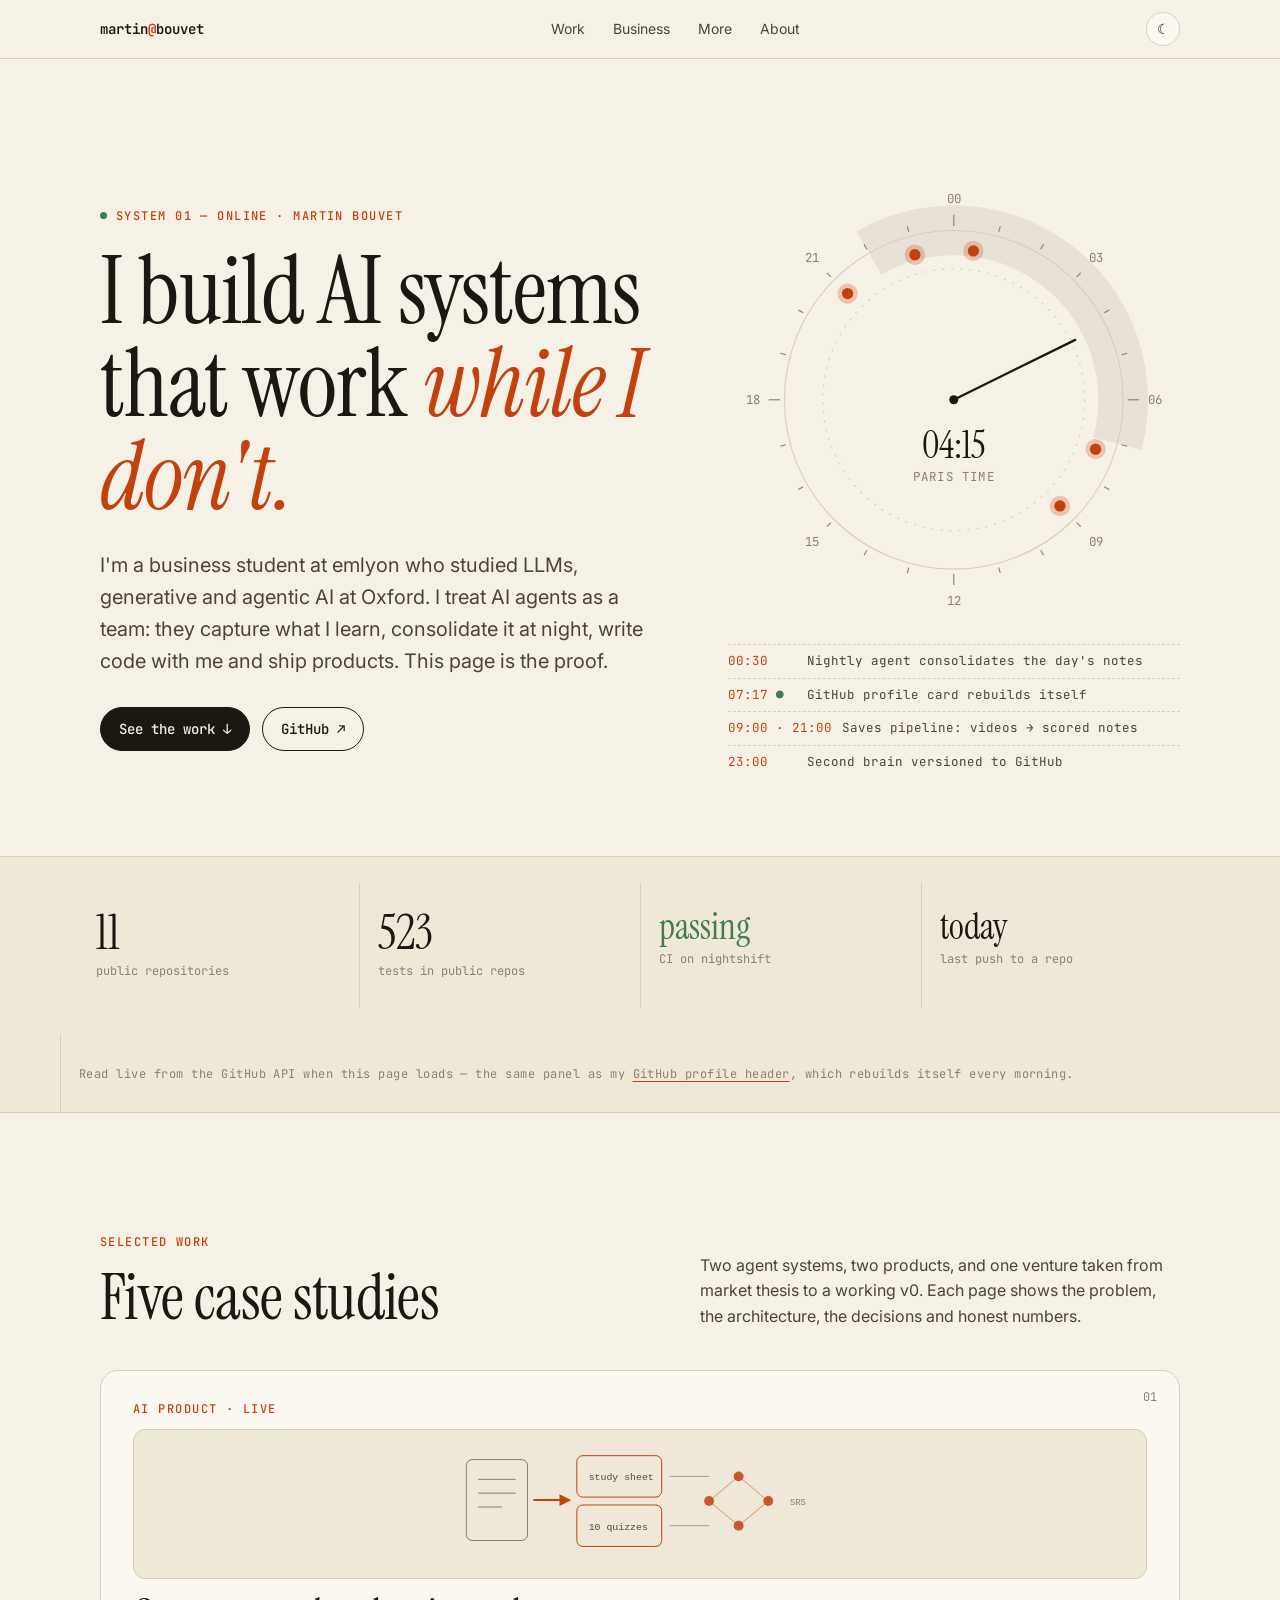
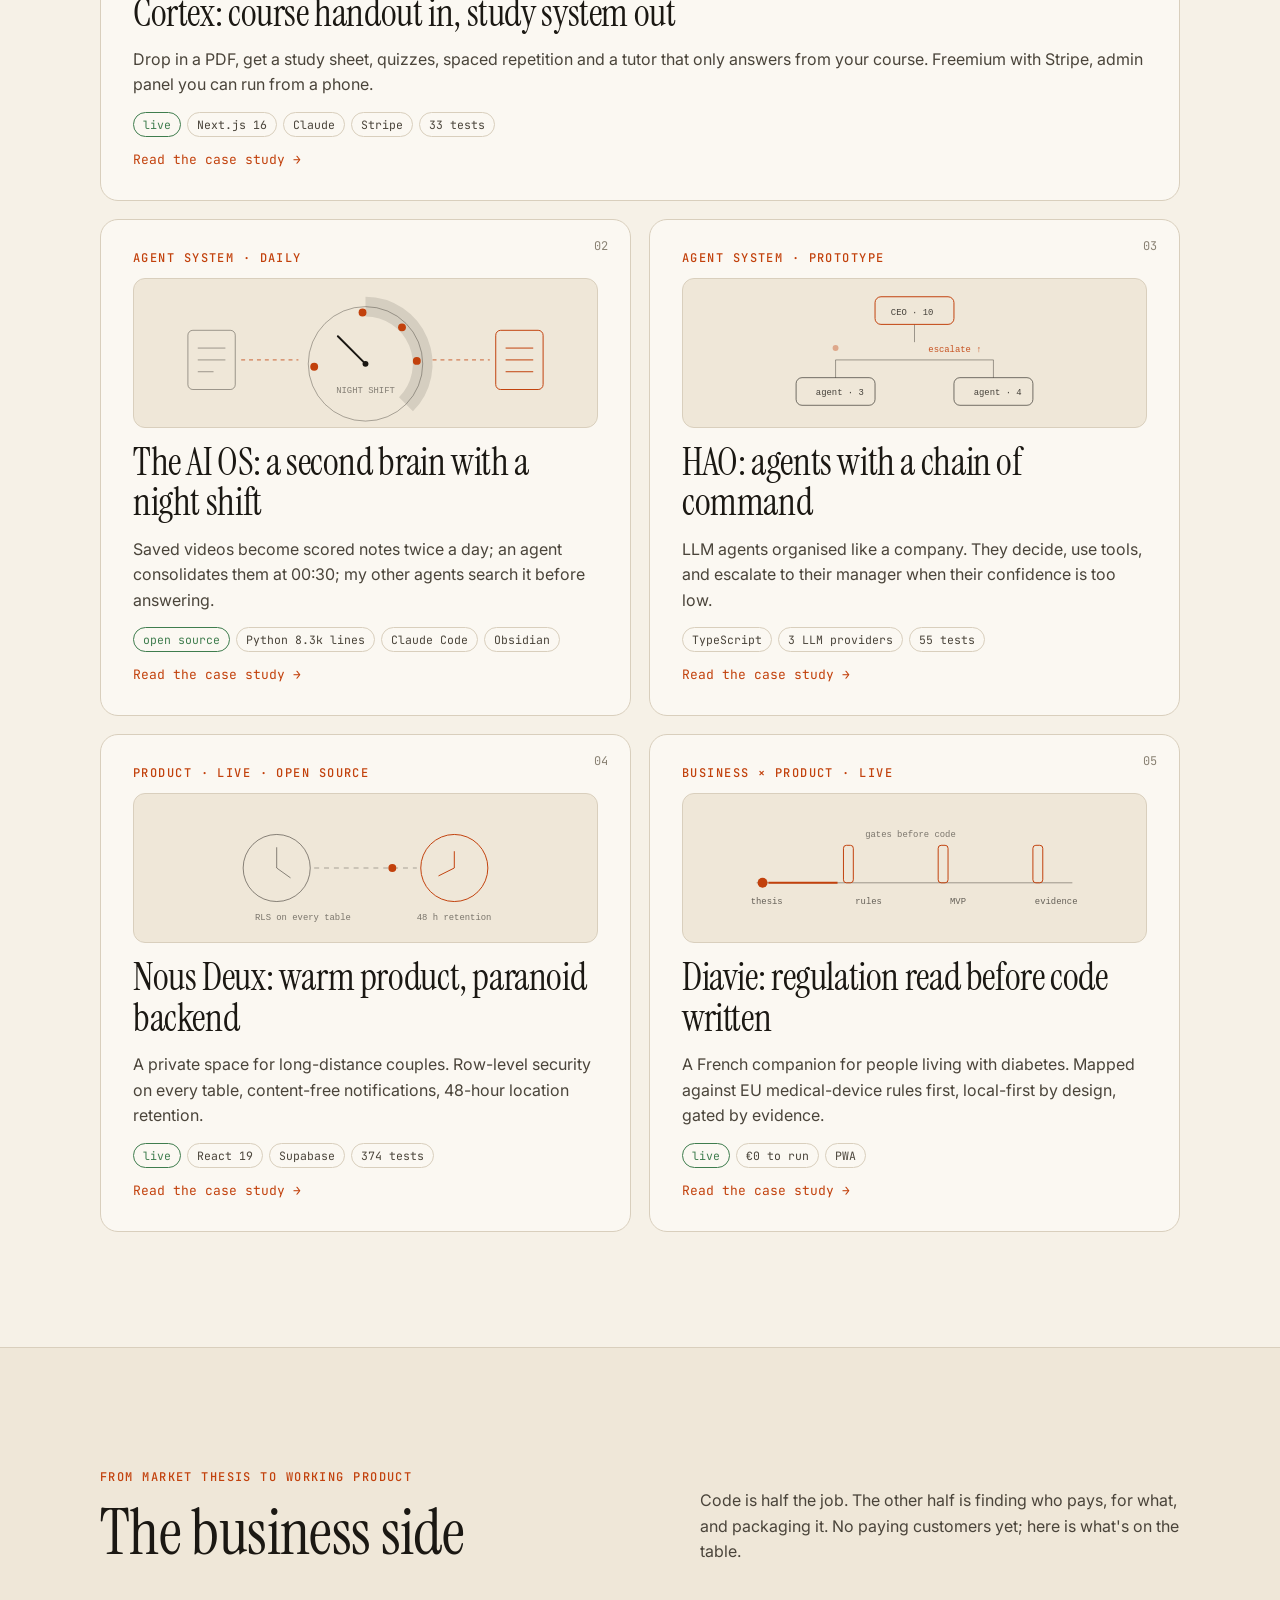
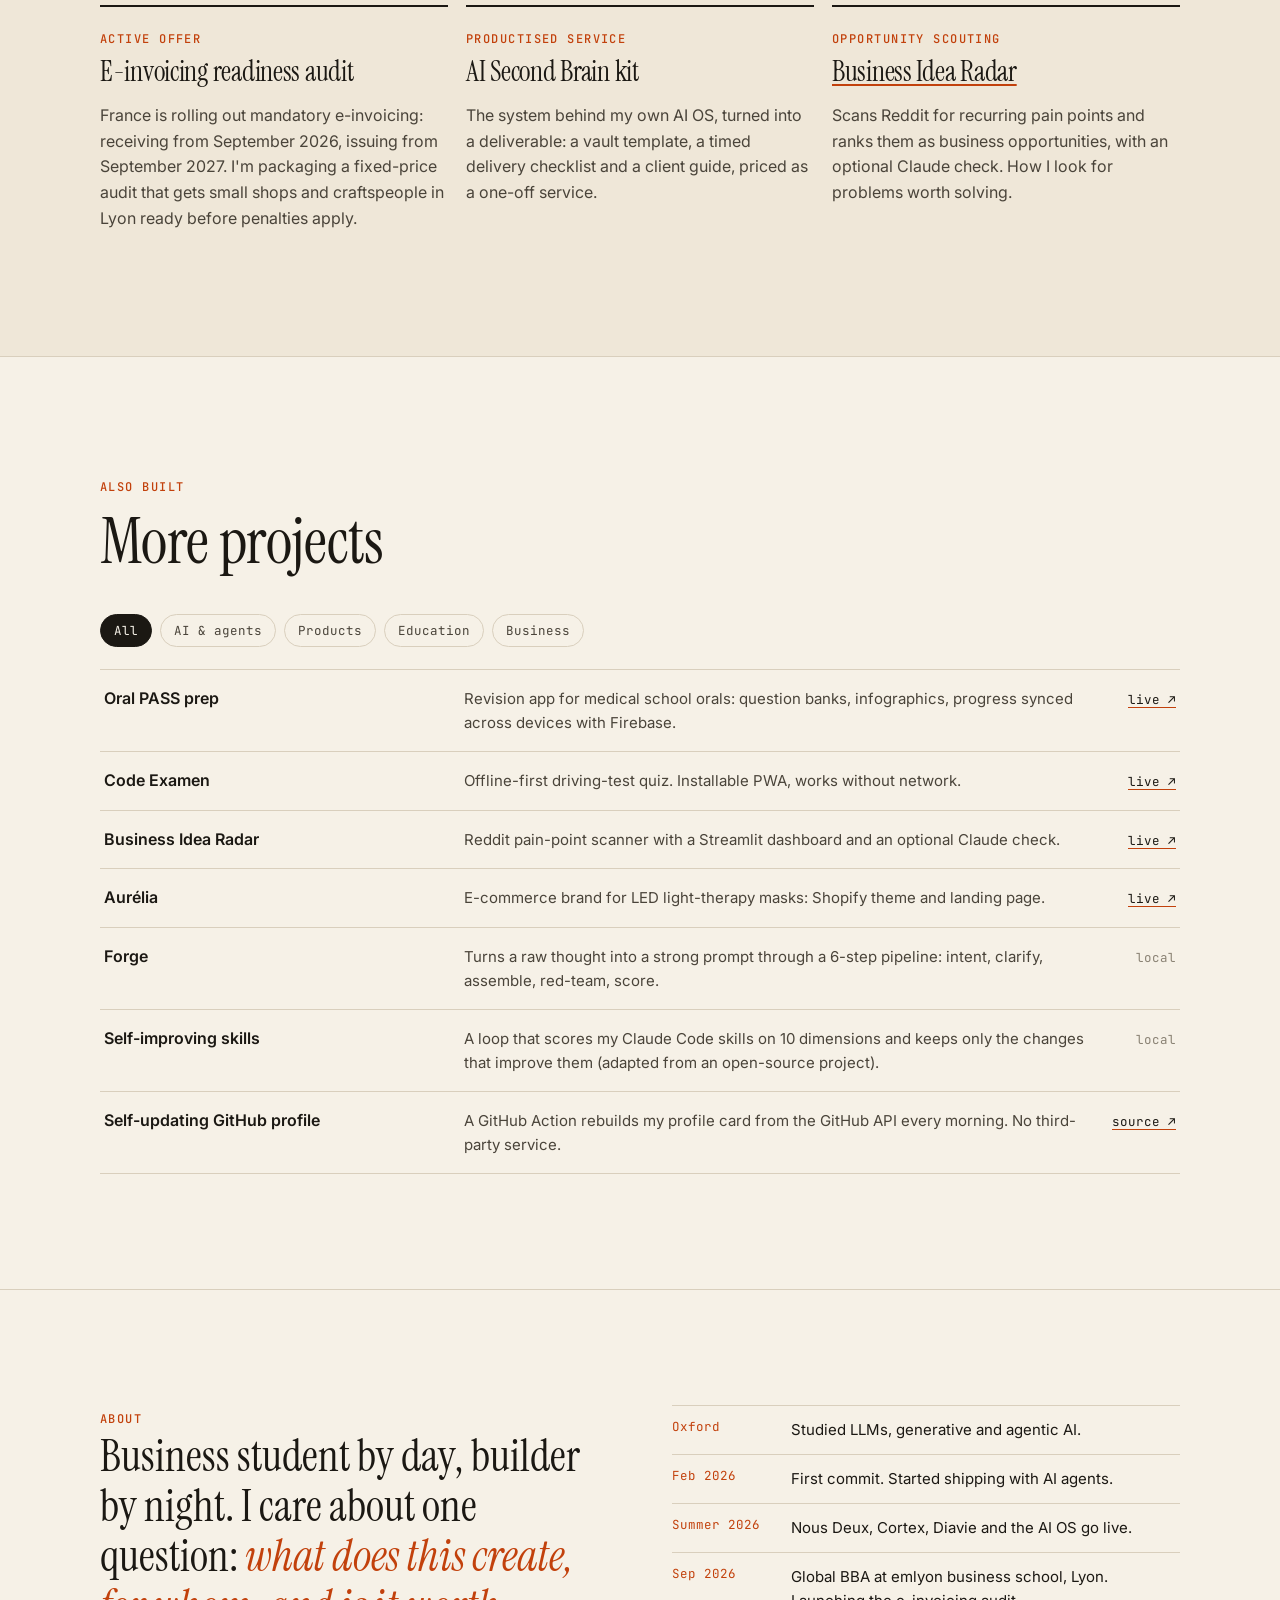
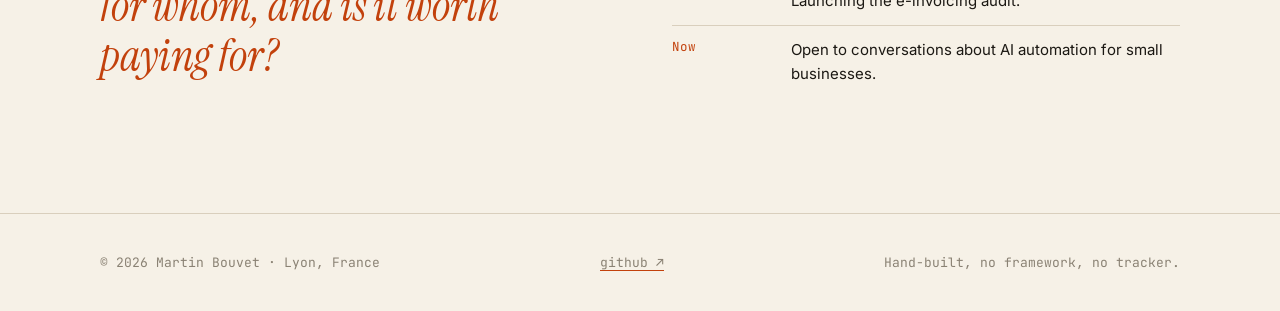
==== commit 0b68a4ff: "design: align the hero with the profile's control room The hero opens on a status line, and the numb" ====
--- a/index.html
+++ b/index.html
@@ -33,7 +33,7 @@
 
 <header class="hero"><div class="wrap hero-grid">
   <div>
-    <span class="kicker">Martin Bouvet · Builder × Business × AI</span>
+    <span class="kicker status-line"><i class="dot" aria-hidden="true"></i>System 01 — online · Martin Bouvet</span>
     <h1>I build AI systems that work <em>while I don't.</em></h1>
     <p class="lede">I'm a business student at emlyon who studied LLMs, generative and agentic AI at Oxford. I treat AI agents as a team: they capture what I learn, consolidate it at night, write code with me and ship products. This page is the proof.</p>
     <div class="cta">
@@ -56,12 +56,14 @@
 ]
 </script>
 
-<div class="numbers"><div class="wrap">
-  <div><b>4</b><span>systems on a schedule</span></div>
-  <div><b>1,060</b><span>notes in my second brain</span></div>
-  <div><b>460+</b><span>automated tests across projects</span></div>
-  <div><b>8</b><span>live demos</span></div>
-</div></div>
+<div class="numbers" id="status"><div class="wrap">
+  <div><b data-k="repos">11</b><span>public repositories</span></div>
+  <div><b data-k="tests">523</b><span>tests in public repos</span></div>
+  <div><b data-k="ci">passing</b><span>CI on nightshift</span></div>
+  <div><b data-k="ship">today</b><span>last push to a repo</span></div>
+</div>
+<div class="status-note"><span>Read live from the GitHub API when this page loads — the same panel as my <a href="https://github.com/martinbouvet2000-tech">GitHub profile header</a>, which rebuilds itself every morning.</span></div>
+</div>
 
 <section class="block" id="work"><div class="wrap">
   <div class="sec-head">
--- a/assets/style.css
+++ b/assets/style.css
@@ -100,7 +100,21 @@
 .legend li.live time::after { content: " ●"; color: var(--ok); }
 
 /* numbers */
+/* status line: the control-room signal, in the page's own voice */
+.status-line { display: inline-flex; align-items: center; gap: 9px; }
+.status-line .dot {
+  width: 7px; height: 7px; border-radius: 50%; background: var(--ok);
+  box-shadow: 0 0 0 0 color-mix(in srgb, var(--ok) 70%, transparent);
+  animation: ping 3.2s ease-out infinite;
+}
+@keyframes ping { 70%, 100% { box-shadow: 0 0 0 9px transparent; } }
+@media (prefers-reduced-motion: reduce) { .status-line .dot { animation: none; } }
+
 .numbers { border-block: 1px solid var(--line); background: var(--bg-2); }
+.status-note { max-width: var(--max); margin: 0 auto; padding: 0 var(--gutter) 22px; }
+.status-note span { font: 11px/1.5 var(--mono); color: var(--mute); letter-spacing: .04em; }
+.numbers b[data-k="ci"], .numbers b[data-k="ship"] { font-size: clamp(26px, 3vw, 36px); }
+.numbers b[data-k="ci"] { color: var(--ok); }
 .numbers .wrap { display: grid; grid-template-columns: repeat(4, 1fr); }
 .numbers div { padding: 26px 18px; border-left: 1px solid var(--line); }
 .numbers div:first-child { border-left: 0; }
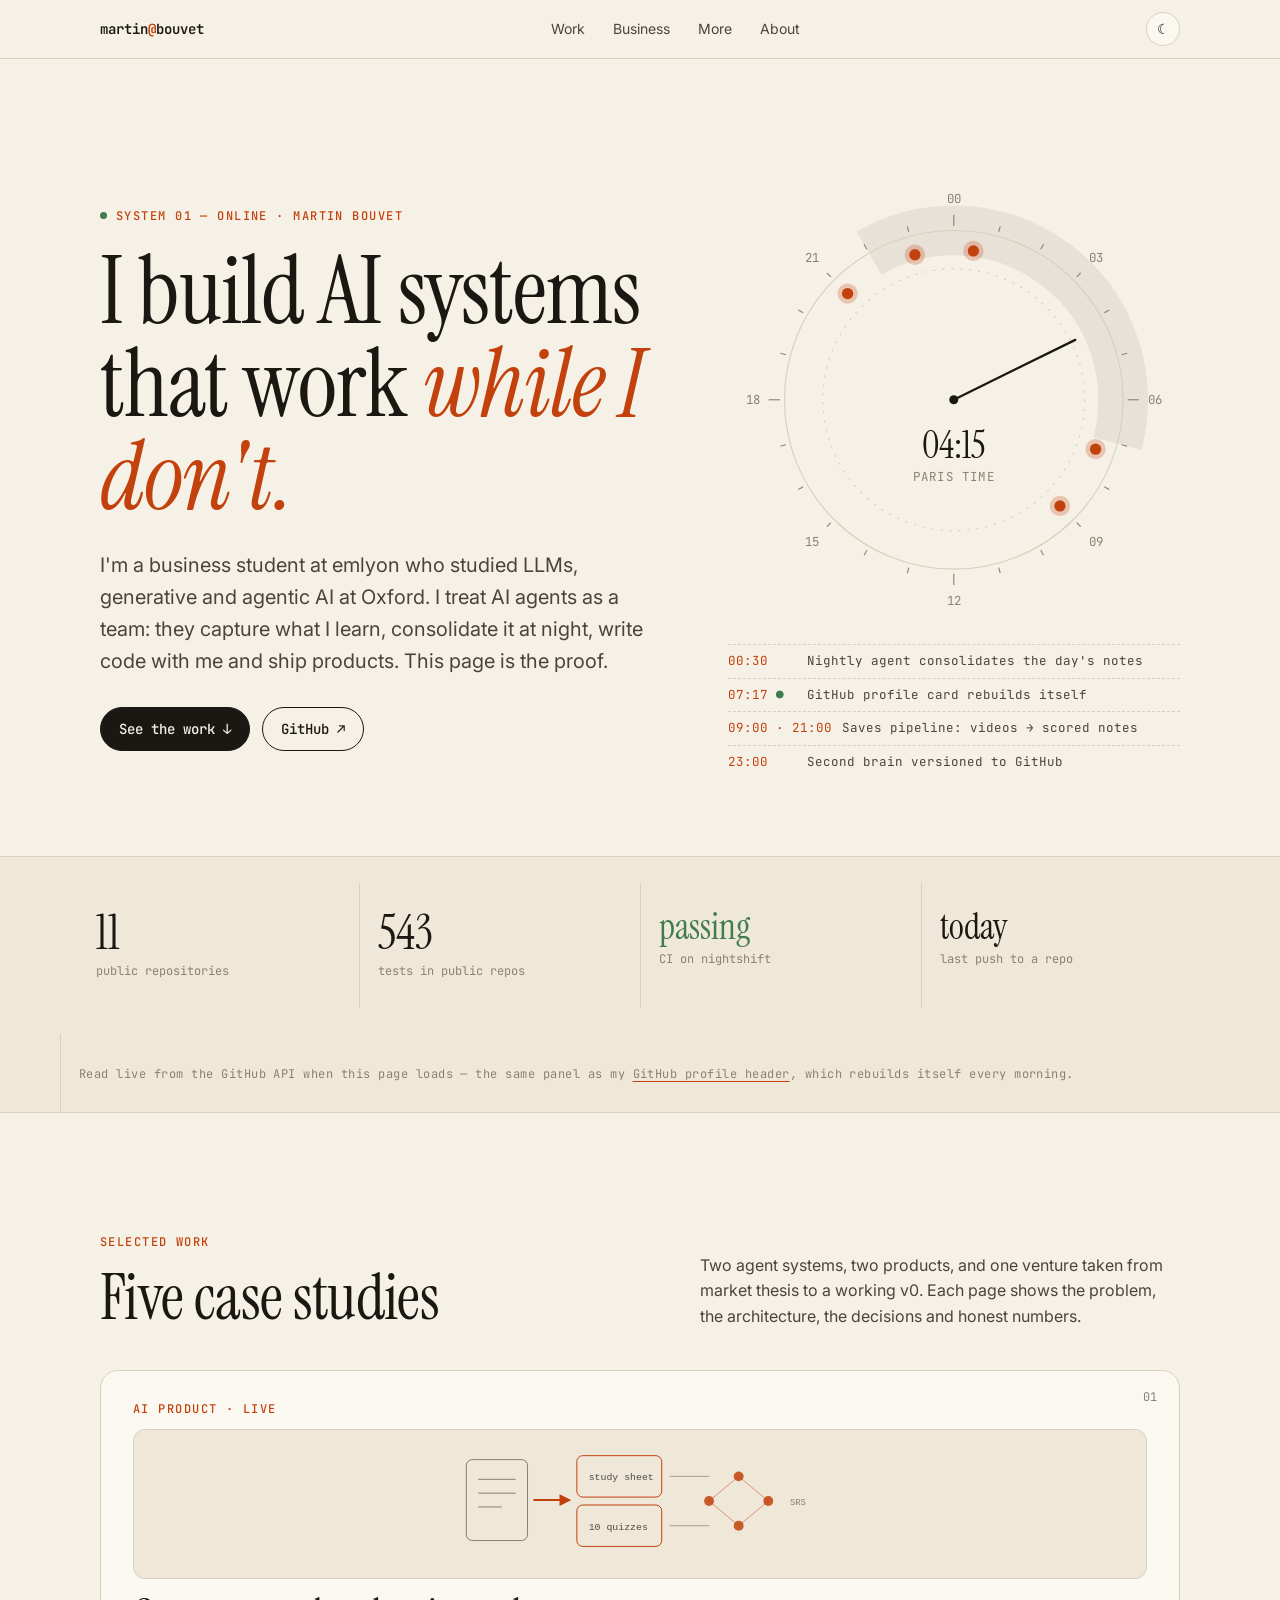
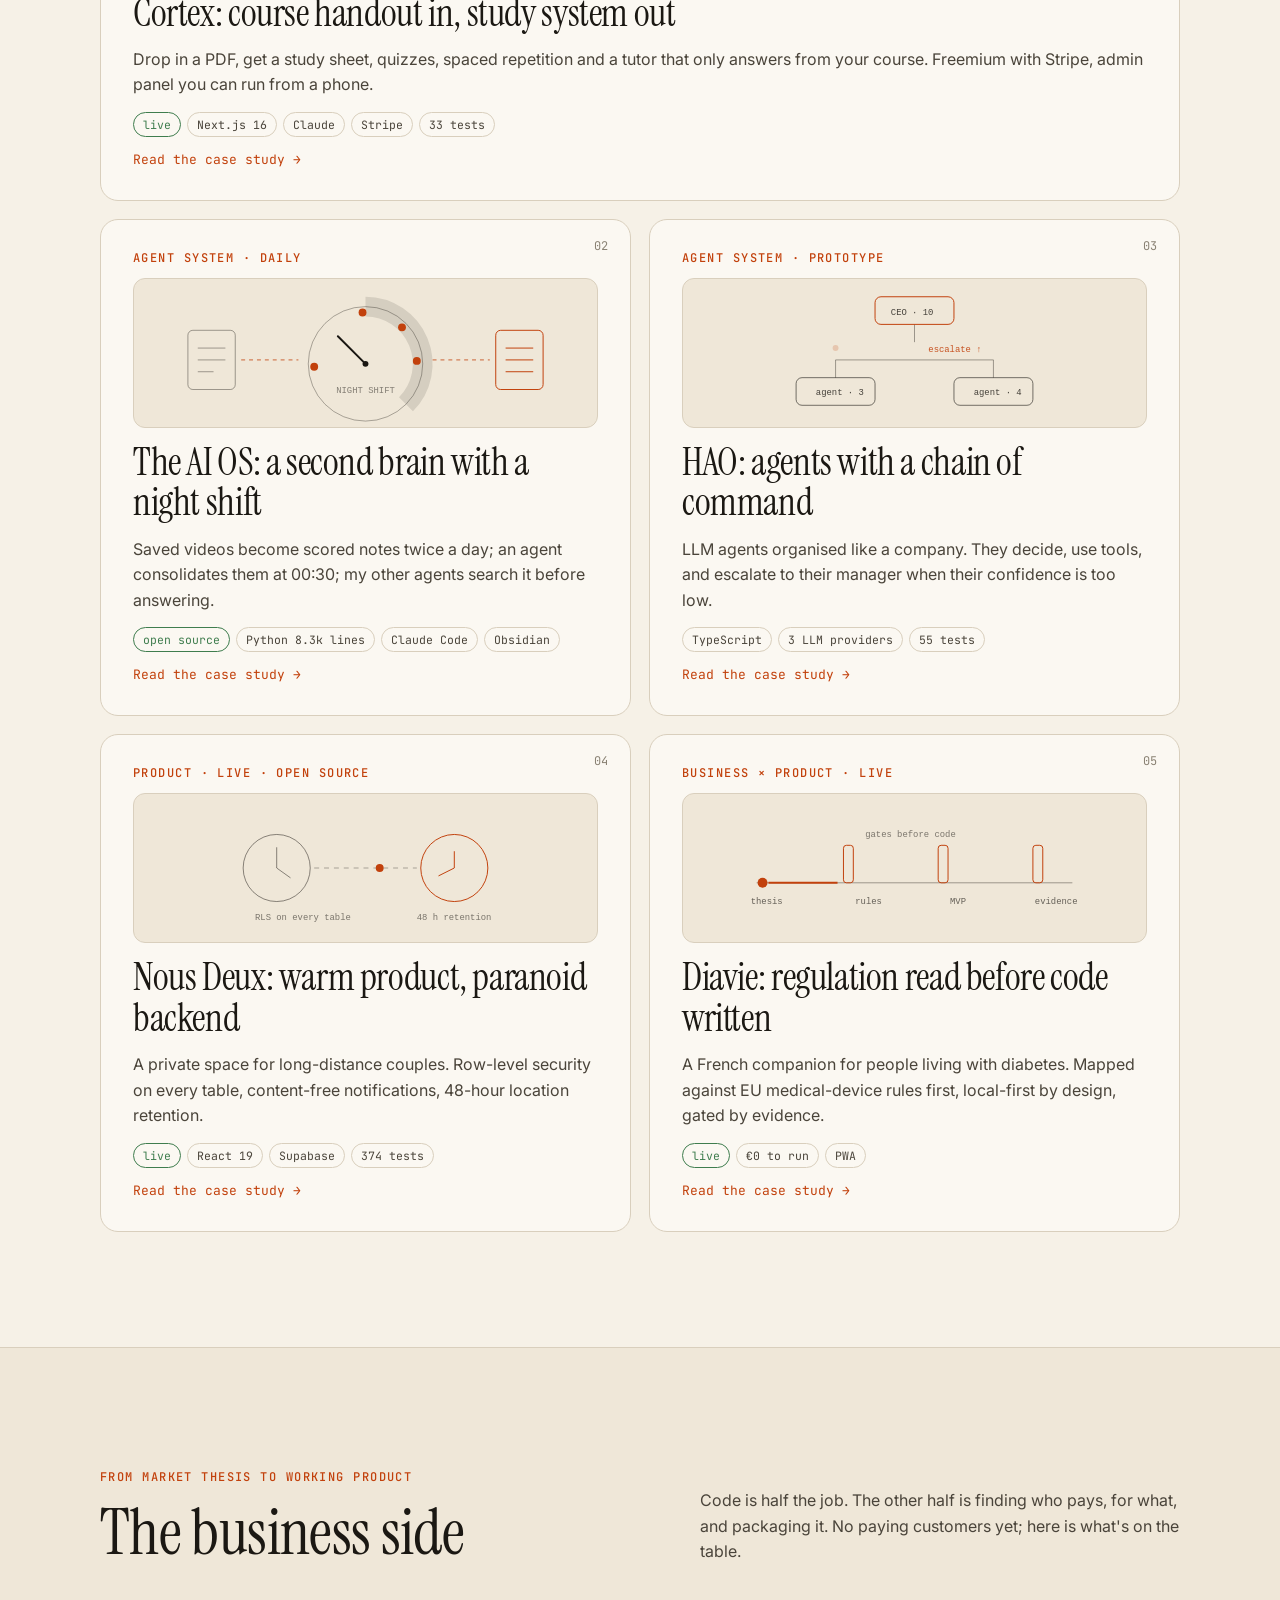
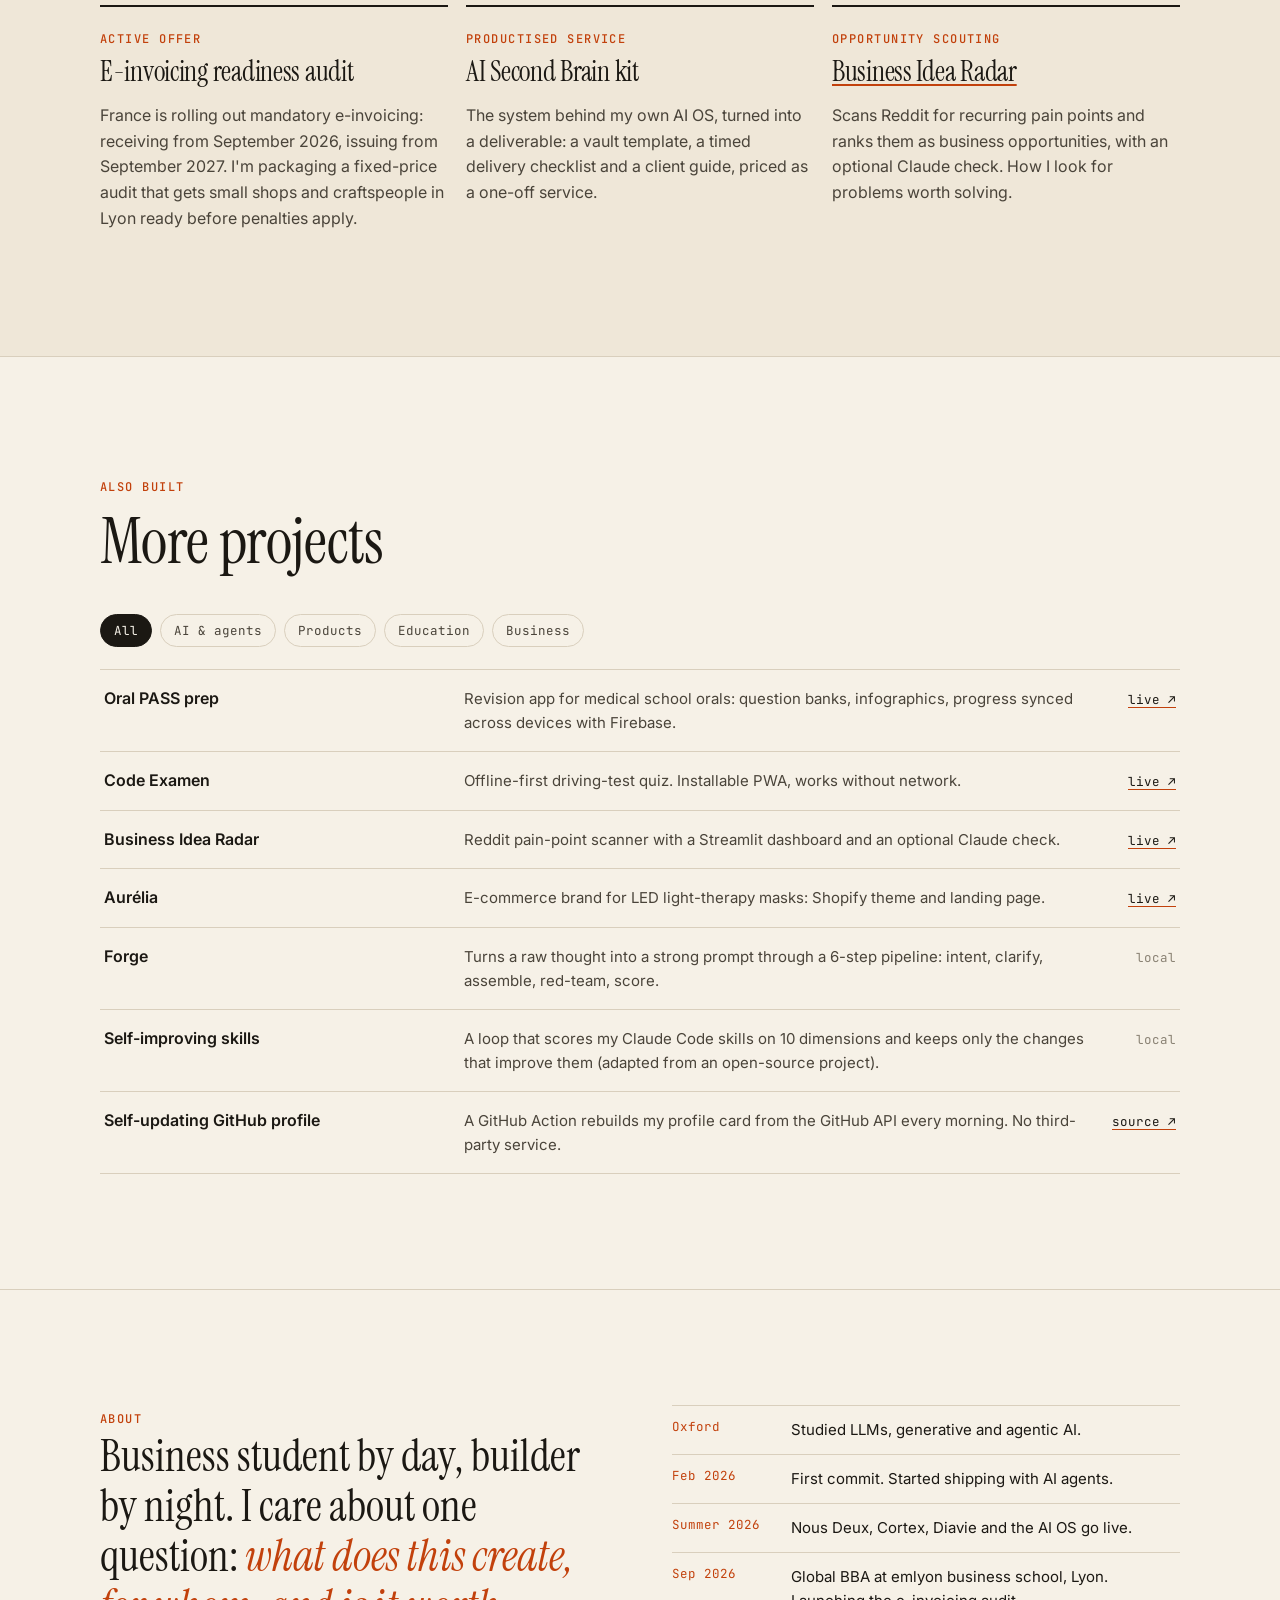
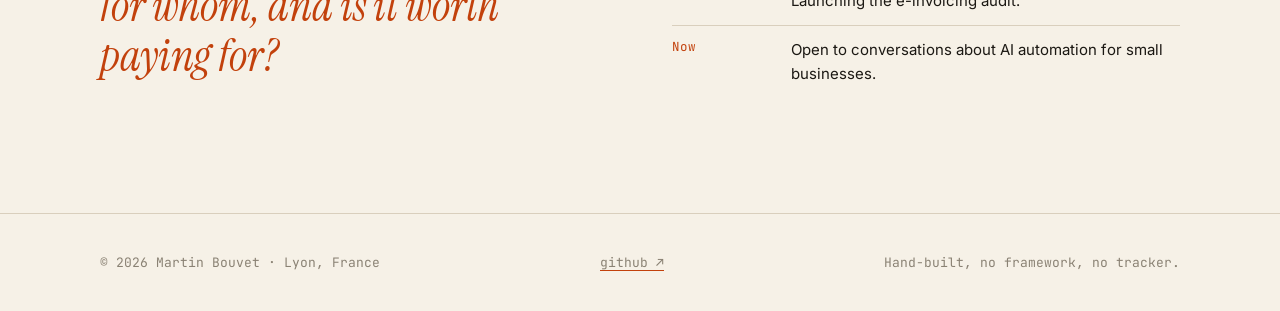
==== commit e9560bca: "content: 543 tests across public repos" ====
--- a/index.html
+++ b/index.html
@@ -58,7 +58,7 @@
 
 <div class="numbers" id="status"><div class="wrap">
   <div><b data-k="repos">11</b><span>public repositories</span></div>
-  <div><b data-k="tests">523</b><span>tests in public repos</span></div>
+  <div><b data-k="tests">543</b><span>tests in public repos</span></div>
   <div><b data-k="ci">passing</b><span>CI on nightshift</span></div>
   <div><b data-k="ship">today</b><span>last push to a repo</span></div>
 </div>
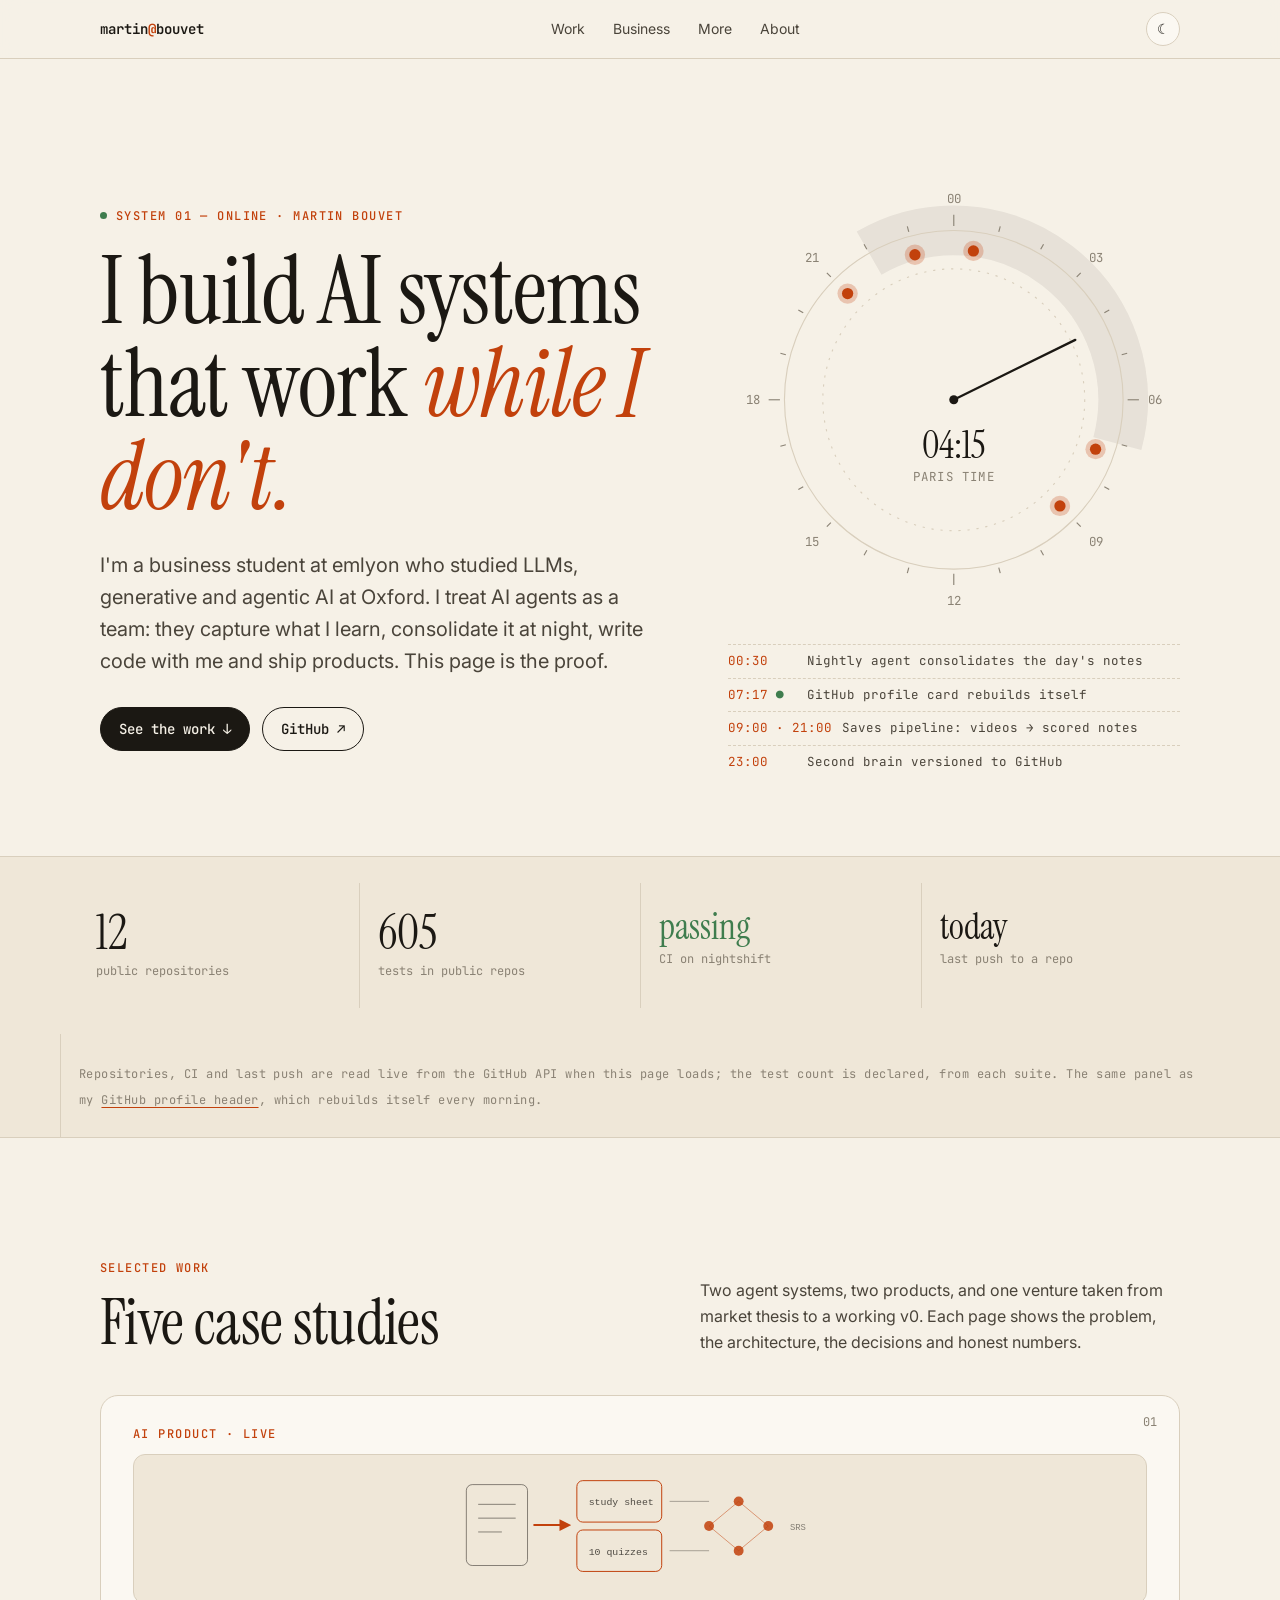
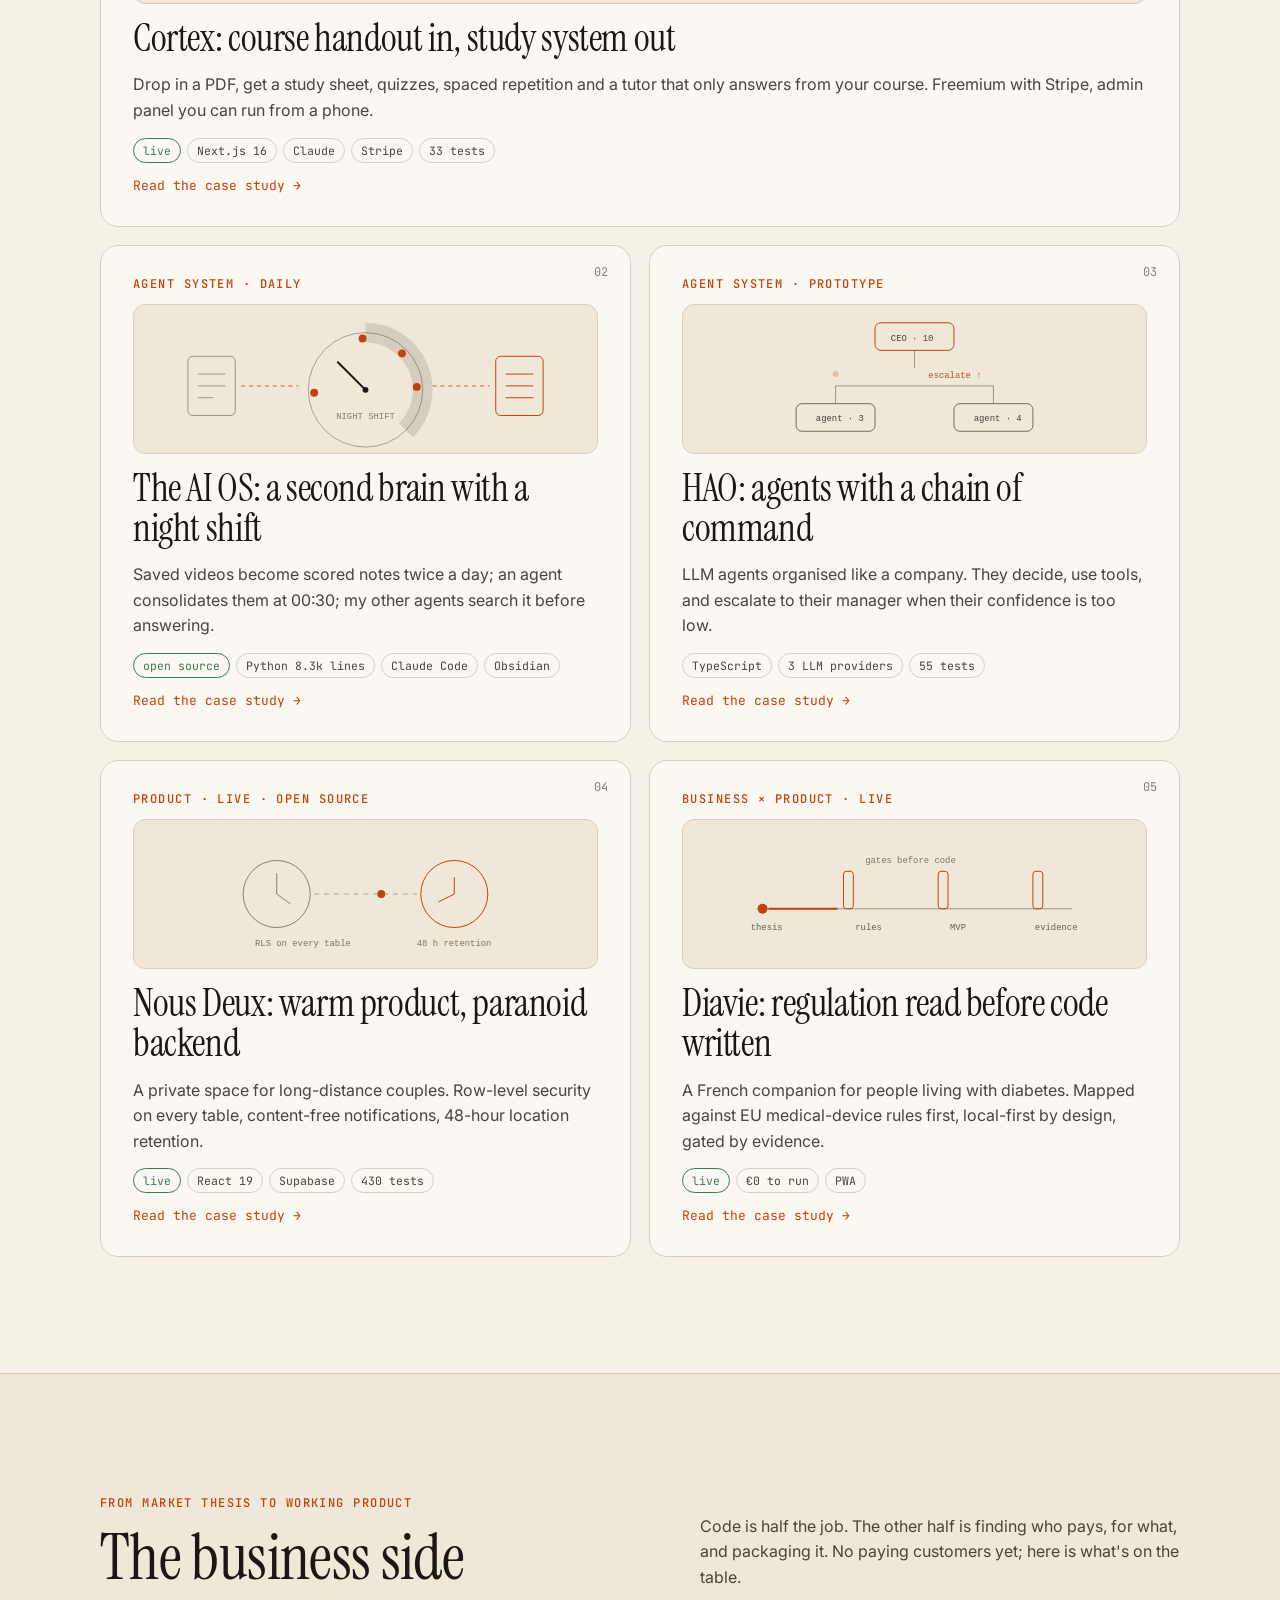
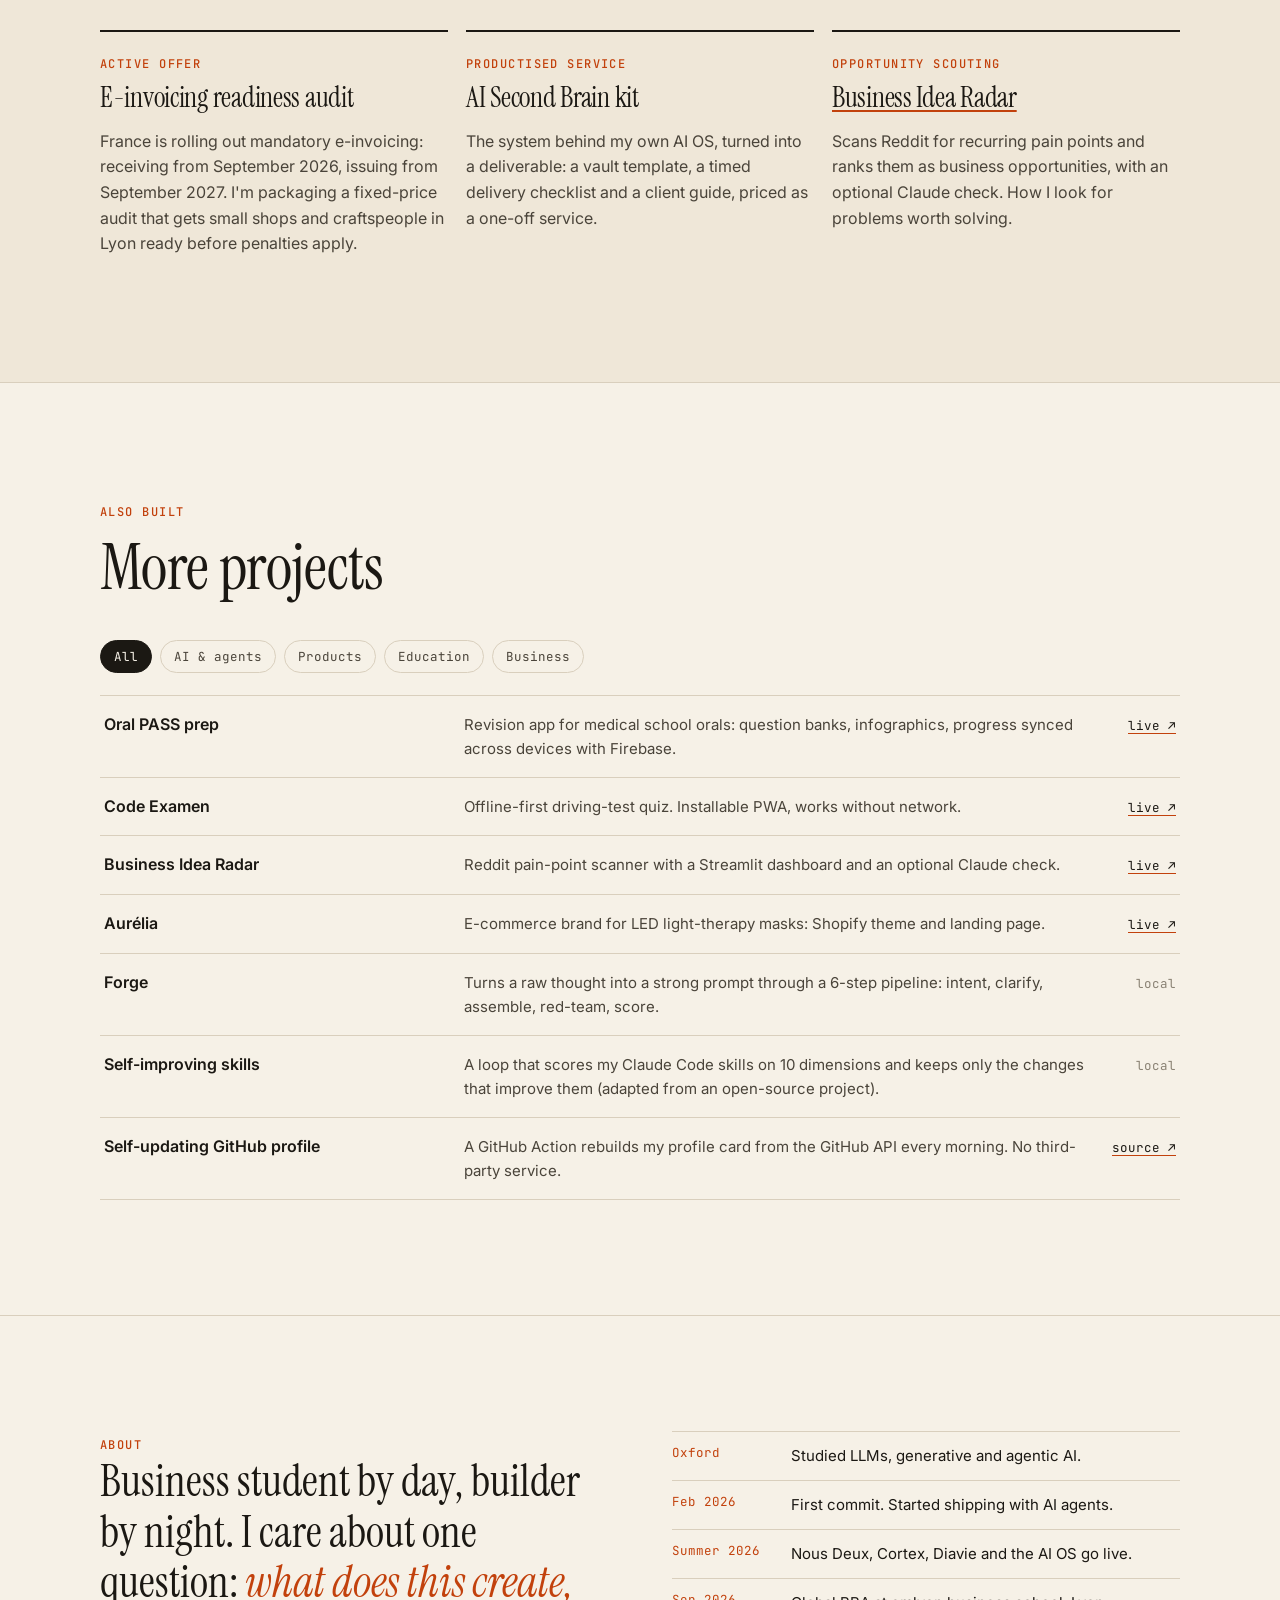
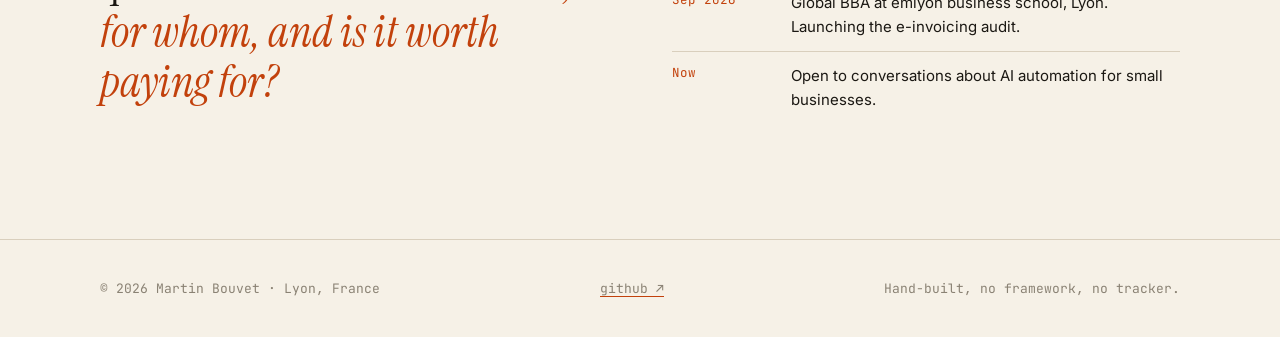
==== commit ca7eb350: "content: stale counts, and a tile that was never live nous-deux 374 -> 430 (vitest in CI run 3606974" ====
--- a/index.html
+++ b/index.html
@@ -57,12 +57,12 @@
 </script>
 
 <div class="numbers" id="status"><div class="wrap">
-  <div><b data-k="repos">11</b><span>public repositories</span></div>
-  <div><b data-k="tests">543</b><span>tests in public repos</span></div>
+  <div><b data-k="repos">12</b><span>public repositories</span></div>
+  <div><b data-k="tests">605</b><span>tests in public repos</span></div>
   <div><b data-k="ci">passing</b><span>CI on nightshift</span></div>
   <div><b data-k="ship">today</b><span>last push to a repo</span></div>
 </div>
-<div class="status-note"><span>Read live from the GitHub API when this page loads — the same panel as my <a href="https://github.com/martinbouvet2000-tech">GitHub profile header</a>, which rebuilds itself every morning.</span></div>
+<div class="status-note"><span>Repositories, CI and last push are read live from the GitHub API when this page loads; the test count is declared, from each suite. The same panel as my <a href="https://github.com/martinbouvet2000-tech">GitHub profile header</a>, which rebuilds itself every morning.</span></div>
 </div>
 
 <section class="block" id="work"><div class="wrap">
@@ -133,7 +133,7 @@
 <g fill="currentColor" opacity=".55" font-family="ui-monospace,monospace" font-size="9"><text x="88" y="128">RLS on every table</text><text x="252" y="128">48 h retention</text></g></svg></div>
       <h3>Nous Deux: warm product, paranoid backend</h3>
       <p>A private space for long-distance couples. Row-level security on every table, content-free notifications, 48-hour location retention.</p>
-      <div class="meta"><span class="tag live">live</span><span class="tag">React 19</span><span class="tag">Supabase</span><span class="tag">374 tests</span></div>
+      <div class="meta"><span class="tag live">live</span><span class="tag">React 19</span><span class="tag">Supabase</span><span class="tag">430 tests</span></div>
       <span class="arrow">Read the case study →</span>
     </a>
     <a class="case reveal" href="work/diavie.html">
